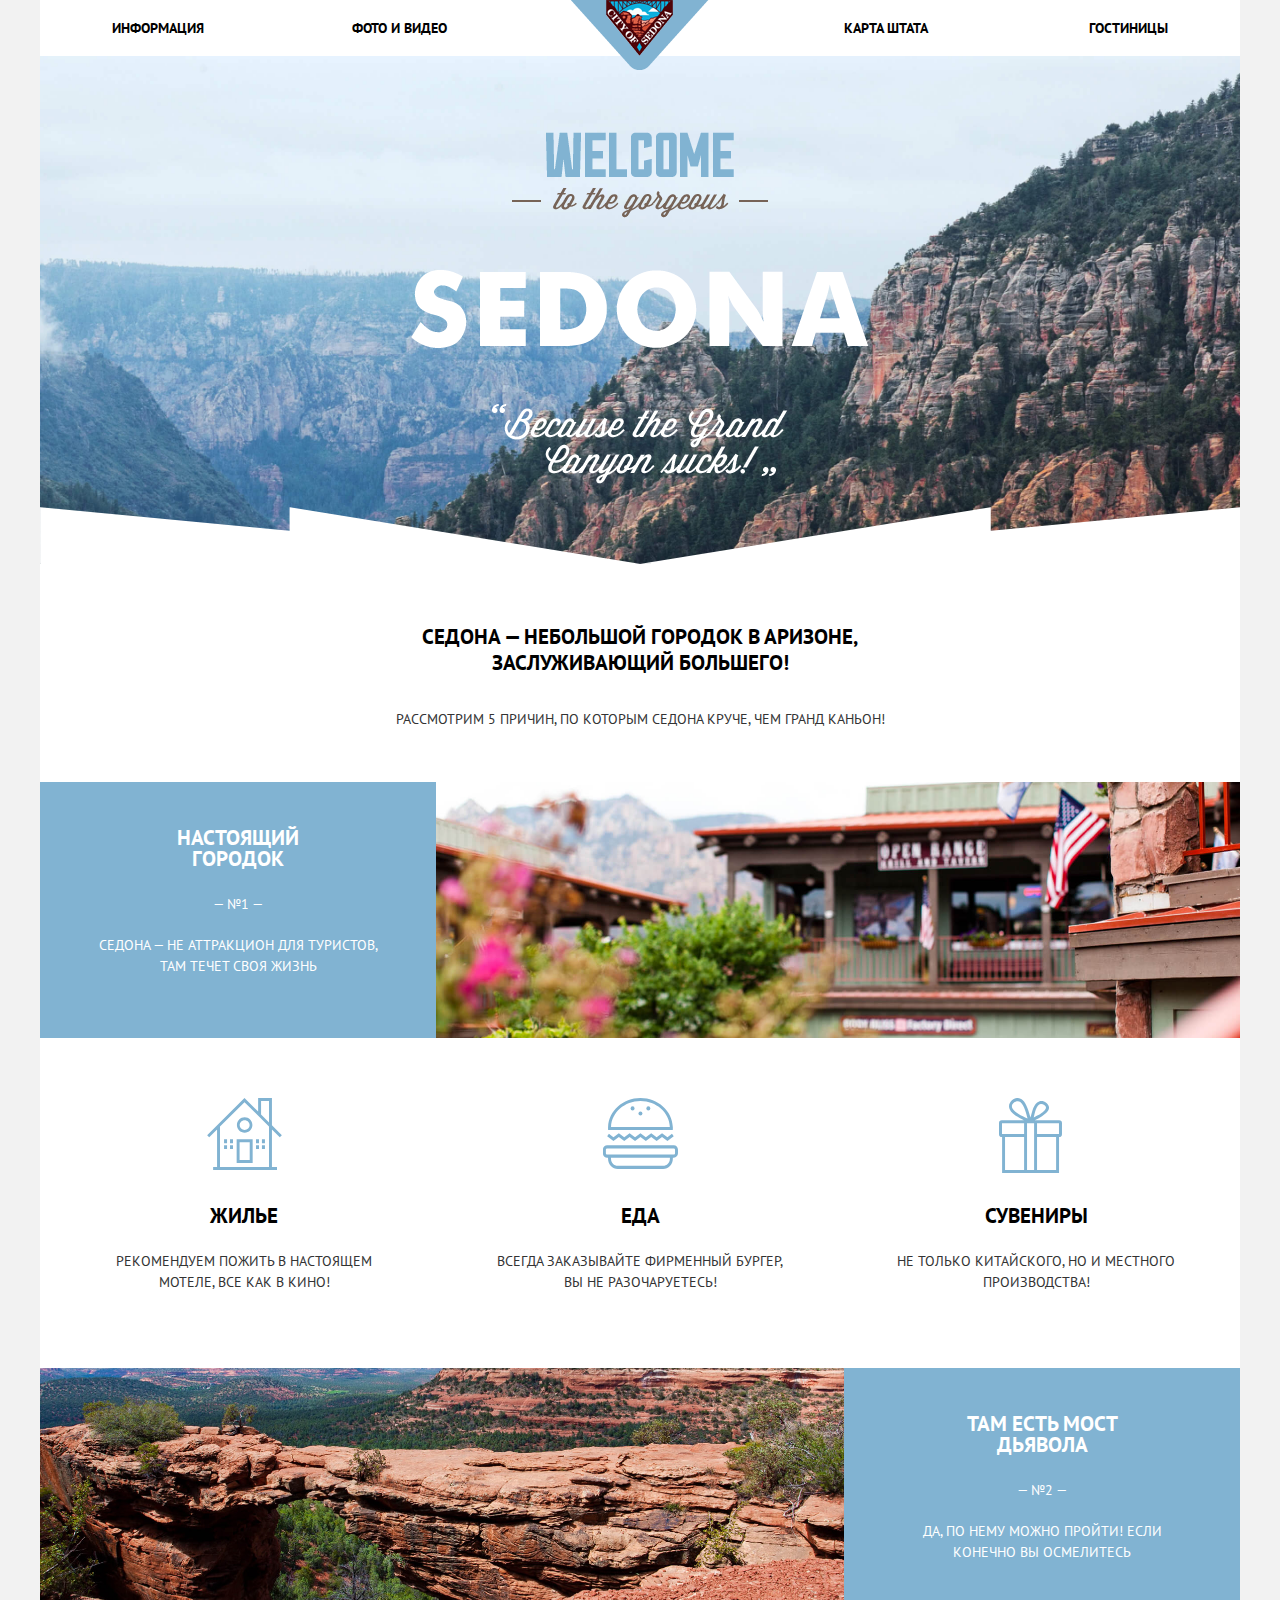
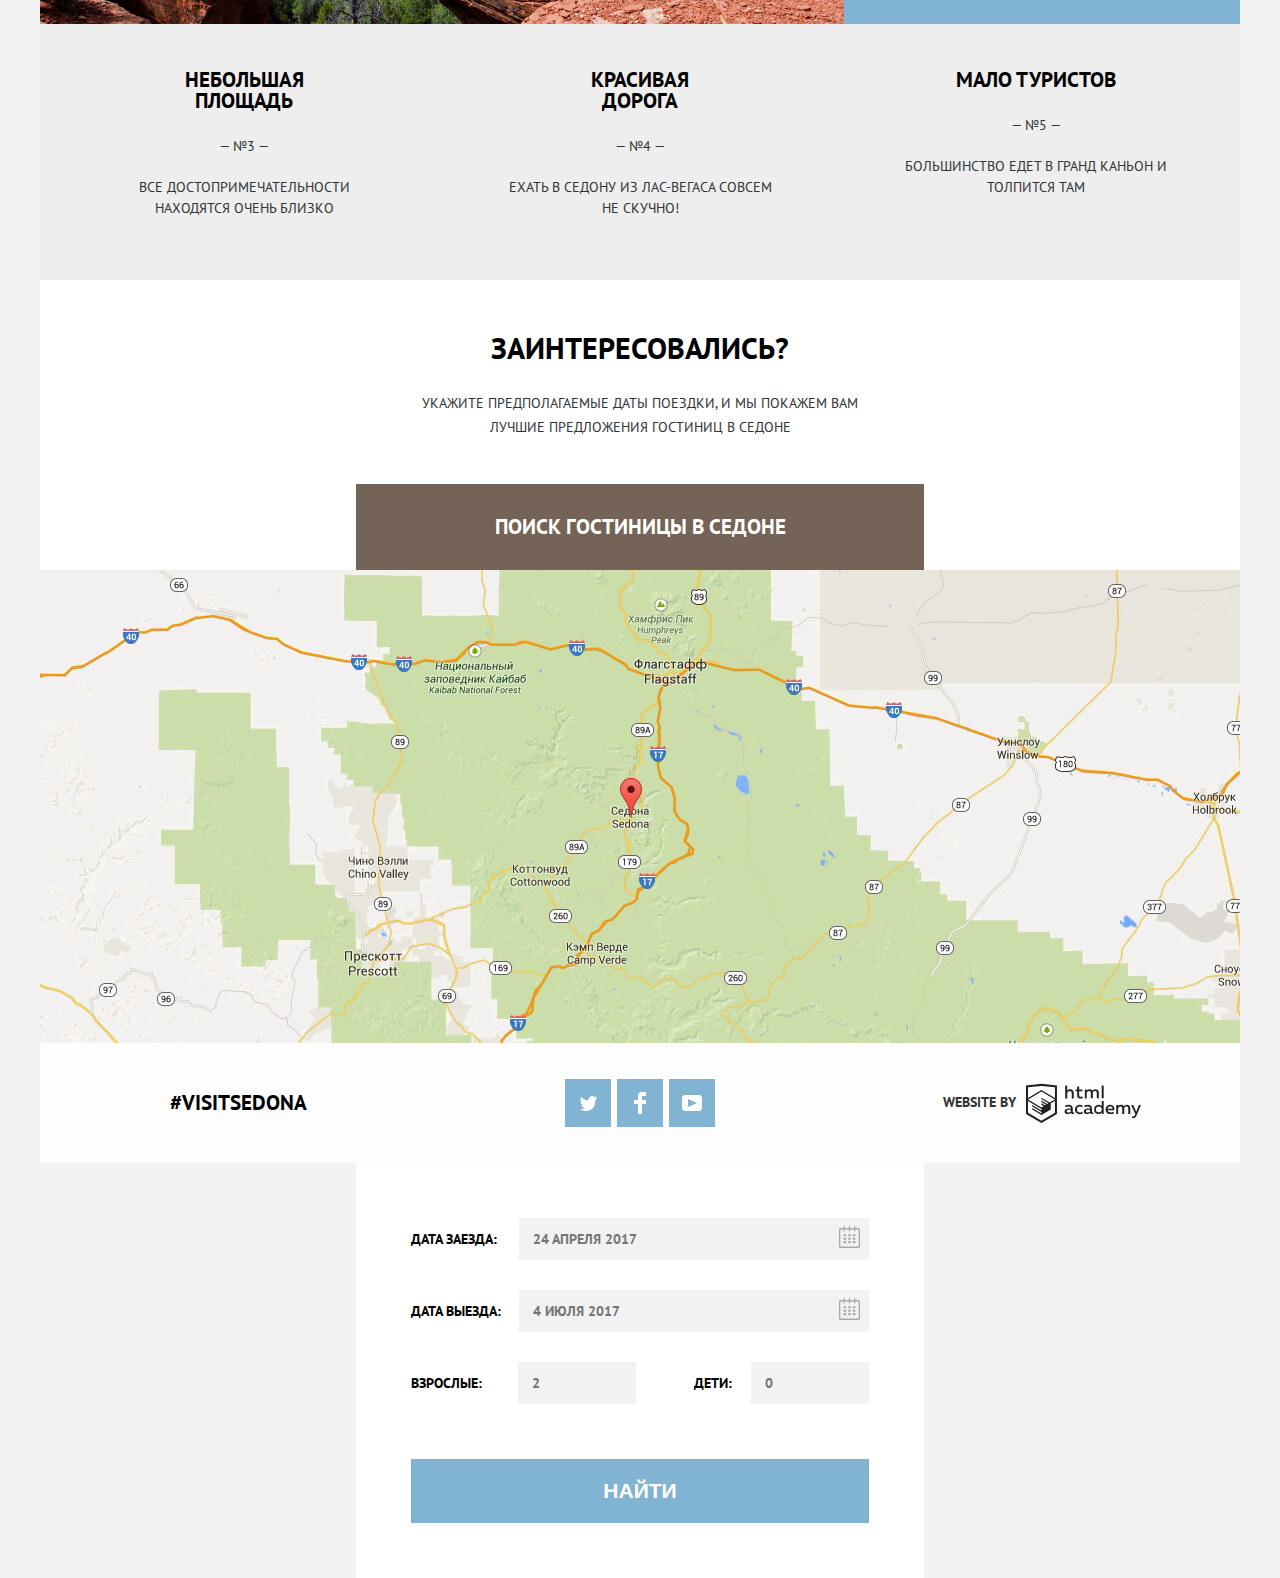
==== index.html @ 747794c0 "Поправила .visually hidden, дооформила главную, сделала форму, сделала ссылки на соцсети" ====
<!DOCTYPE html>
<html lang="ru">
  <head>
    <meta charset="utf-8">
    <title>Седона</title>
    <link href="https://fonts.googleapis.com/css?family=PT+Sans:400,700&amp;subset=cyrillic" rel="stylesheet">
    <link href="css/normalize.css" rel="stylesheet">
    <link href="css/style.css" rel="stylesheet">
  </head>
  <body>
    <header class="main-header">
      <nav class="main-nav">
        <a class="main-header-logo">
          <img src="img/index-logo.png" width="138" height="70" alt="Седона">
        </a>
        <ul class="site-nav">
          <li><a href="#">Информация</a></li>
          <li><a href="#">Фото и видео</a></li>
          <li><a href="#">Карта штата</a></li>
          <li><a href="hotels.html">Гостиницы</a></li>
        </ul>
      </nav>
    </header>
    <main class="container">
      <section class="intro">
        <h2 class="visually-hidden">Вступление</h2>
        <b>Седона — небольшой городок в Аризоне, заслуживающий большего!</b>
        <p>Рассмотрим 5 причин, по которым Седона круче, чем Гранд Каньон!</p>
      </section>
      <section class="features">
        <h2 class="visually-hidden">Преимущества Седоны</h2>
        <ul class="features-list">
          <li class="feature-item feature-item-blue">
            <h3>Настоящий городок</h3>
            <p>— №1 —</p>
            <p>Седона — не аттракцион для туристов, там течет своя жизнь</p>
          </li>
          <li class="feature-item">
            <ul class="extra-features">
              <li class="feature-item feature-item-living">
                <h3>Жилье</h3>
                <p>Рекомендуем пожить в настоящем мотеле, все как в кино!</p>
              </li>
              <li class="feature-item feature-item-food">
                <h3>Еда</h3>
                <p>Всегда заказывайте фирменный бургер, вы не разочаруетесь!</p>
              </li>
              <li class="feature-item feature-item-souvenirs">
                <h3>Сувениры</h3>
                <p>Не только китайского, но и местного производства!</p>
              </li>
            </ul>
          </li>
          <li class="feature-item feature-item-blue">
            <h3>Там есть мост Дьявола</h3>
            <p>— №2 —</p>
            <p>Да, по нему можно пройти! Если конечно вы осмелитесь</p>
          </li>
          <li class="feature-item feature-item-grey">
            <h3>Небольшая площадь</h3>
            <p>— №3 —</p>
            <p>Все достопримеча&shy;тельности находятся очень близко</p>
          </li>
          <li class="feature-item feature-item-grey">
            <h3>Красивая дорога</h3>
            <p>— №4 —</p>
            <p>Ехать в Седону из Лас-Вегаса совсем не скучно!</p>
          </li>
          <li class="feature-item feature-item-grey">
            <h3>Мало туристов</h3>
            <p>— №5 —</p>
            <p>Большинство едет в Гранд Каньон и толпится там</p>
          </li>
        </ul>
      </section>
      <section class="hotels">
        <h2>Заинтересовались?</h2>
        <p>Укажите предполагаемые даты поездки, и мы покажем вам лучшие предложения гостиниц в Седоне</p>
        <a class="hotel-search" href="#">Поиск гостиницы в Седоне</a>
      </section>
      <section class="map">
        <h2 class="visually-hidden">Карта штата</h2>
        <img src="img/map.jpg" width="1200" height="473" alt="Карта Штата">
      </section>
    </main>
    <footer class="main-footer">
      <p class="footer-hashtag">
        #visitsedona
      </p>
      <div class="footer-social">
        <ul>
          <li>
            <a class="social-button" href="#">
              <span class="visually-hidden">Твиттер</span>
              <svg xmlns="http://www.w3.org/2000/svg" xmlns:xlink="http://www.w3.org/1999/xlink" width="17" height="15" viewBox="0 0 17 15">
                <path fill="#FFF" d="M10.95.144c1.685-.496 2.984.27 3.577 1.179.673-.231 1.331-.481 2.011-.708a2.345 2.345 0 0 1-.857 1.768c.685.17 1.304-.491 1.304-.491-.169 1-1.006 1.788-1.563 2.024-.231 6.75-3.175 11.217-10.077 11.082h-.446c-.41 0-4.164-.46-4.898-1.887 2.271.196 3.893-.422 4.693-1.177-.96-.3-2.679-.477-2.979-2.95.349.106.564.228 1.19.119C1.705 8.247.374 7.53.448 5.33c.285.328 1.067.536 1.34.472C1.085 5.561-.182 2.442.894.85c1.818 1.854 3.735 3.606 7.152 3.773C8.254 2.33 9.183.793 10.95.144z"/>
              </svg>
            </a>
          </li>
          <li>
            <a class="social-button" href="#"><span class="visually-hidden">Фейсбук</span>
              <svg xmlns="http://www.w3.org/2000/svg" width="12" height="22" viewBox="0 0 12 22">
                <path fill="#FFF" d="M12 4V0H8a4 4 0 0 0-4 4v4H0v4h4v10h4V12h4V8H8V4h4z"/>
              </svg>
            </a>
          </li>
          <li>
            <a class="social-button" href="#"><span class="visually-hidden">Ютуб</span>
              <svg xmlns="http://www.w3.org/2000/svg" xmlns:xlink="http://www.w3.org/1999/xlink" width="20" height="16" viewBox="0 0 20 16">
                <path fill="#FFF" d="M17 0H3C1.35 0 0 1.35 0 3v10c0 1.65 1.35 3 3 3h14c1.65 0 3-1.35 3-3V3c0-1.65-1.35-3-3-3zM6.027 11.998V4.002L15.014 8l-8.987 3.998z"/>
              </svg>
            </a>
          </li>
        </ul>
      </div>
      <p class="footer-copyright">
        <b>Website by</b>
        <a href="https://htmlacademy.ru/intensive/htmlcss">
          <svg class="logo-htmlacademy" id="Layer_1" data-name="Layer 1" xmlns="http://www.w3.org/2000/svg" viewBox="0 0 108.08 36.85"><title>logo-htmlacademy-small1</title><path d="M44.61,26.88a2,2,0,0,0,.55-0.1v1.33a3.25,3.25,0,0,1-1.18.21,1.67,1.67,0,0,1-1.67-1,4.84,4.84,0,0,1-3.14,1.08c-1.51,0-2.91-.83-2.91-2.55,0-2.13,2-2.79,3.71-2.79a11.08,11.08,0,0,1,2.17.25v-0.3c0-1-.76-1.77-2.19-1.77a7.42,7.42,0,0,0-3,.64v-1.7a10.21,10.21,0,0,1,3.19-.55c2.36,0,3.81,1.12,3.81,3.65v3a0.54,0.54,0,0,0,.49.59h0.17Zm-6.44-1.13A1.35,1.35,0,0,0,39.63,27h0.11a3.39,3.39,0,0,0,2.41-1V24.58a9.72,9.72,0,0,0-1.81-.21c-1,0-2.16.33-2.16,1.38h0Zm12.36-6.11a5,5,0,0,1,2.57.64V22a4.08,4.08,0,0,0-2.3-.7,2.75,2.75,0,1,0,0,5.49,5,5,0,0,0,2.43-.64v1.71a6.27,6.27,0,0,1-2.76.57A4.21,4.21,0,0,1,46,24.51q0-.21,0-0.41a4.32,4.32,0,0,1,4.18-4.46h0.38Zm12.17,7.24a2,2,0,0,0,.55-0.1v1.33a3.25,3.25,0,0,1-1.18.21,1.67,1.67,0,0,1-1.67-1,4.84,4.84,0,0,1-3.14,1.08c-1.51,0-2.91-.83-2.91-2.55,0-2.13,2-2.79,3.71-2.79a11.08,11.08,0,0,1,2.17.25v-0.3c0-1-.76-1.77-2.19-1.77a7.42,7.42,0,0,0-3,.64v-1.7a10.21,10.21,0,0,1,3.19-.55c2.36,0,3.81,1.12,3.81,3.65v3a0.54,0.54,0,0,0,.49.59h0.17Zm-6.44-1.13A1.35,1.35,0,0,0,57.73,27h0.11a3.39,3.39,0,0,0,2.41-1V24.58a9.72,9.72,0,0,0-1.81-.21c-1.06,0-2.16.33-2.16,1.38h0ZM73,16V28.2H71.35V26.88a3.88,3.88,0,0,1-3.19,1.54,4.4,4.4,0,0,1,0-8.78,3.81,3.81,0,0,1,3,1.3V16H73Zm-4.53,5.22a2.76,2.76,0,1,0,0,5.52A2.86,2.86,0,0,0,71.15,25V23A2.91,2.91,0,0,0,68.49,21.27ZM79,19.64c3.31,0,4.46,2.68,3.92,5.09H76.7c0.21,1.5,1.67,2.11,3.19,2.11a6.11,6.11,0,0,0,2.64-.59v1.6a7.14,7.14,0,0,1-3,.57C77,28.42,74.78,27,74.78,24a4.18,4.18,0,0,1,4-4.39H79Zm0.09,1.54a2.28,2.28,0,0,0-2.44,2.1v0.06H81.3A2,2,0,0,0,79.13,21.18Zm5.73,7V19.87h1.65v1a3.81,3.81,0,0,1,2.78-1.27A2.86,2.86,0,0,1,91.89,21a4.12,4.12,0,0,1,2.91-1.33A3.06,3.06,0,0,1,98,23V28.2h-1.9V23.05a1.59,1.59,0,0,0-1.42-1.75H94.42a2.8,2.8,0,0,0-2.07,1.12V28.2h-1.9V23.05A1.59,1.59,0,0,0,89,21.31H88.8a3,3,0,0,0-2.21,1.29v5.63H84.86Zm21.31-8.33h1.9l-3.91,9.46c-0.9,2.17-2.09,2.86-3.35,2.86a4.76,4.76,0,0,1-1.1-.14V30.46a2.86,2.86,0,0,0,.85.12c0.9,0,1.58-.64,2.07-1.9l0.17-.42-4-8.4h2l2.86,6.29ZM38.73,1.46V6.22a3.81,3.81,0,0,1,2.7-1.14,3.25,3.25,0,0,1,3.44,3.4v5.15H43V8.72a1.81,1.81,0,0,0-1.61-2h-0.3a2.93,2.93,0,0,0-2.32,1.39v5.52h-1.9V1.46h1.9ZM49.94,2.31v3h3V6.91h-3v3.81c0,1.1.5,1.46,1.58,1.46a4.49,4.49,0,0,0,1.69-.33v1.6A6.8,6.8,0,0,1,51,13.8a2.55,2.55,0,0,1-2.86-2.74V6.89H46.58V5.26h1.5V2.74Zm5.4,11.31V5.28H57v1A3.81,3.81,0,0,1,59.77,5a2.86,2.86,0,0,1,2.6,1.33A4.12,4.12,0,0,1,65.28,5,3.06,3.06,0,0,1,68.44,8.4v5.21h-1.9V8.46a1.59,1.59,0,0,0-1.42-1.75H64.89a2.8,2.8,0,0,0-2.07,1.12v5.78h-1.9V8.46A1.59,1.59,0,0,0,59.5,6.71H59.27A3,3,0,0,0,57.06,8v5.63H55.34ZM71.17,1.45H73V13.6H71.17V1.45ZM14.71,0H14.55L0,1.54V28.21l14.55,8.66,14.55-8.66V1.54Zm12.5,27.1L14.55,34.64,1.9,27.12V16.18l12.59,7.5V25L5.86,19.9v1.31l8.68,5.21v1.39L5.87,22.65V24l8.68,5.21,8.75-5.24V18.31L27.2,16V27.12Zm0-12.53-3.48,2-1.6,1L14.51,13v1.31L21,18.23H21l-0.14.09-1,.54-5.37-3.2V17l4.24,2.52-1,.67-3.2-1.9v1.31l2.1,1.24L14.5,22.1,2,14.65,14.51,7.11Zm0-1.32L14.49,5.76,1.91,13.25v-10L14.56,1.92,27.21,3.25v10h0Z" transform="translate(0 -0.02)"/></svg>
        </a>
      </p>
    </footer>
    <section class="modal-search">
      <h2 class="visually-hidden">Поиск гостиницы</h2>
      <form class="login-form" action="https://echo.htmlacademy.ru" method="post">
        <p>
          <label for="date-in">Дата заезда:</label>
          <input class="date-in" id="date-in" type="text" name="date-in" placeholder="24 апреля 2017">
          <button class="calendar" type="button">
            <span class="visually-hidden">Календарь</span>
            <svg xmlns="http://www.w3.org/2000/svg" width="21" height="22" viewBox="0 0 21 22">
              <path d="M19.251 2.025h-2.845V.648c0-.381-.294-.689-.656-.689-.363 0-.656.308-.656.689v1.377h-3.938V.648c0-.381-.294-.689-.655-.689-.363 0-.657.308-.657.689v1.377H5.906V.648c0-.381-.294-.689-.656-.689-.363 0-.657.308-.657.689v1.377H1.75C.784 2.025 0 2.847 0 3.862v16.302C0 21.179.784 22 1.75 22h17.501c.966 0 1.749-.821 1.749-1.836V3.862c0-1.015-.783-1.837-1.749-1.837zm.437 18.139a.448.448 0 0 1-.437.459H1.75a.45.45 0 0 1-.438-.459V3.862a.45.45 0 0 1 .438-.459h2.844v1.378c0 .381.294.689.657.689.362 0 .656-.308.656-.689V3.403h3.938v1.378c0 .381.294.689.657.689.361 0 .655-.308.655-.689V3.403h3.938v1.378c0 .381.293.689.656.689.362 0 .656-.308.656-.689V3.403h2.845c.241 0 .437.206.437.459v16.302z"/><path d="M4.594 8.225h2.625v2.066H4.594zM4.594 11.668h2.625v2.067H4.594zM4.594 15.112h2.625v2.066H4.594zM9.188 15.112h2.625v2.066H9.188zM9.188 11.668h2.625v2.067H9.188zM9.188 8.225h2.625v2.066H9.188zM13.781 15.112h2.625v2.066h-2.625zM13.781 11.668h2.625v2.067h-2.625zM13.781 8.225h2.625v2.066h-2.625z"/>
            </svg>
          </button>
        </input>
        </p>
        <p>
          <label for="date-out">Дата выезда:</label>
          <input class="date-out" id="date-out" type="text" name="date-out" placeholder="4 июля 2017">
          <button class="calendar" type="button">
            <span class="visually-hidden">Календарь</span>
            <svg xmlns="http://www.w3.org/2000/svg" width="21" height="22" viewBox="0 0 21 22">
              <path d="M19.251 2.025h-2.845V.648c0-.381-.294-.689-.656-.689-.363 0-.656.308-.656.689v1.377h-3.938V.648c0-.381-.294-.689-.655-.689-.363 0-.657.308-.657.689v1.377H5.906V.648c0-.381-.294-.689-.656-.689-.363 0-.657.308-.657.689v1.377H1.75C.784 2.025 0 2.847 0 3.862v16.302C0 21.179.784 22 1.75 22h17.501c.966 0 1.749-.821 1.749-1.836V3.862c0-1.015-.783-1.837-1.749-1.837zm.437 18.139a.448.448 0 0 1-.437.459H1.75a.45.45 0 0 1-.438-.459V3.862a.45.45 0 0 1 .438-.459h2.844v1.378c0 .381.294.689.657.689.362 0 .656-.308.656-.689V3.403h3.938v1.378c0 .381.294.689.657.689.361 0 .655-.308.655-.689V3.403h3.938v1.378c0 .381.293.689.656.689.362 0 .656-.308.656-.689V3.403h2.845c.241 0 .437.206.437.459v16.302z"/><path d="M4.594 8.225h2.625v2.066H4.594zM4.594 11.668h2.625v2.067H4.594zM4.594 15.112h2.625v2.066H4.594zM9.188 15.112h2.625v2.066H9.188zM9.188 11.668h2.625v2.067H9.188zM9.188 8.225h2.625v2.066H9.188zM13.781 15.112h2.625v2.066h-2.625zM13.781 11.668h2.625v2.067h-2.625zM13.781 8.225h2.625v2.066h-2.625z"/>
            </svg>
          </button>
        </p>
        <div class="half-width">
          <p>
            <label for="adult-number">Взрослые:</label>
            <input class="adult-number" id="adult-number" type="number" name="adult" placeholder="2">
          </p>
          <p>
            <label for="children-number">Дети:</label>
            <input class="children-number" id="children-number" type="number" name="children" placeholder="0">
          </p>
        </div>
        <button type="submit" class="modal-button">Найти</button>
      </form>
    </section>
  </body>
</html>
---- css/style.css ----
body {
  margin: 0;
  padding: 0;

  font-family: "PT Sans", "Arial", sans-serif;
  font-size: 14px;
  line-height: 21px;
  font-style: normal;
  font-weight: 400;
  color: #333333;
  text-transform: uppercase;

  background-color: #f2f2f2;
}

.visually-hidden:not(:focus):not(:active),
input[type="checkbox"].visually-hidden,
input[type="radio"].visually-hidden {
  position: absolute;

  width: 1px;
  height: 1px;
  margin: -1px;
  border: 0;
  padding: 0;

  white-space: nowrap;

  clip-path: inset(100%);
  clip: rect(0 0 0 0);
  overflow: hidden;
}

a {
  text-decoration: none;
}

img {
  max-width: 100%;
  height: auto;
}

header {
  min-width: 768px;
  max-width: 1200px;
  margin: 0 auto;
}

.main-nav {
  position: relative;
  min-height: 56px;

  line-height: 26px;
  font-weight: 700;
  color: #000000;

  background-color: #ffffff;
}

.main-header-logo {
  display: block;
  position: absolute;
  top: 0;
  left: calc(50% - 69px);
}

.site-nav {
  display: flex;
  justify-content: space-between;
  align-items: center;
  min-height: 56px;
  margin-top: 0;
  margin-bottom: 0;
  padding: 0 0;

  list-style: none;
}

.site-nav li {
  width: 20%;
}

.site-nav li:first-of-type {
  margin-left: 6%;
  margin-right: 0;
}

.site-nav li:nth-of-type(3){
  margin-left: 8%;
  margin-right: 0;

  text-align: right;
}

.site-nav li:last-of-type {
  margin-left: 0;
  margin-right: 6%;

  text-align: right;
}

.site-nav a,
.site-nav a:visited {
  color: #000000;
}

.site-nav a:hover,
.site-nav a:focus {
  color: #81b3d2;
}

.site-nav a:active {
  color: rgba(0, 0, 0, 0.3);
}

a.site-nav-current,
a.site-nav-current:hover,
a.site-nav-current:active {
  color: #766357;
}

.intro {
  text-align: center;
  padding-bottom: 50px;

  background-color: #ffffff;
}

.intro b {
  display: block;
  margin: 0 auto;
  margin-bottom: 30px;
  padding: 0 0;
  width: 450px;

  font-size: 21px;
  line-height: 26px;
  font-weight: 700;
  color: #000000;
}

.intro p {
  margin: 0 auto;
  padding: 0 0;
  line-height: 26px;
}

.intro::before {
  content: "";
  display: block;
  min-width: 768px;
  max-width: 1200px;
  height: 508px;
  margin-bottom: 60px;

  background-color: #81b3d2;
  background-image: url("../img/intro-text.png"),
                    url("../img/intro-shape.png"),
                    url("../img/intro-bg.jpg");
  background-size: auto auto,
                   contain,
                   cover;
  background-position: 50% 76px,
                       50% 100%,
                       50% 0;
  background-repeat: no-repeat,
                     no-repeat,
                     no-repeat;
}

.features-list {
  display: flex;
  justify-content: center;
  flex-wrap: wrap;
  min-width: 768px;
  max-width: 1200px;
  margin: 0 auto;
  padding: 0 0;

  list-style: none;
  background-color: #eeeeee;
}

.extra-features {
  display: flex;
  justify-content: center;
  min-width: 768px;
  max-width: 1200px;
  margin: 0 auto;
  padding: 0 0;

  list-style: none;
  background-color: #ffffff;
}

.features-list::before {
  content: "";
  display: block;
  width: 67%;
  min-height: 256px;

  background-image: url("../img/item-1.jpg");
  background-size: cover;
  background-repeat: no-repeat;
  background-position: 50% 50%;
}

.features-list::after {
  content: "";
  display: block;
  order: 1;
  width: 67%;
  min-height: 256px;

  background-image: url("../img/item-2.jpg");
  background-size: cover;
  background-repeat: no-repeat;
  background-position: 50% 50%;
}

.feature-item {
  width: 33%;
  min-height: 256px;

  text-align: center;
}

.feature-item:first-child {
  order: -1;
}

.feature-item:nth-child(2) {
  width: 100%;
}

.feature-item:nth-child(3) {
  order: 2;
}

.feature-item:nth-child(4) {
  order: 3;
}

.feature-item:nth-child(5) {
  order: 4;
}

.feature-item:nth-child(6) {
  order: 5;
}

.feature-item h3 {
  margin: 45px auto 25px;
  padding: 0 0;
  max-width: 160px;

  font-style: normal;
  font-weight: bold;
  font-size: 21px;
  line-height: 21px;
  color: #000000;
}

.feature-item-blue,
.feature-item-blue h3 {
  color: #ffffff;
}

.feature-item p {
  margin: 0 auto;
  margin-bottom: 20px;
  padding: 0 0;
  max-width: 305px;
}

.feature-item-grey p {
  max-width: 270px;
}

.feature-item-blue {
  background-color: #81b3d2;
}

.feature-item-grey {
  background-color: #eeeeee;
}

.extra-features .feature-item {
  width: 33%;
  min-height: 330px;

  background-color: #ffffff;
}

.extra-features .feature-item h3 {
  margin-top: 0;
}

.feature-item-living::before {
  content: "";
  display: block;
  margin: 60px auto 32px;
  width: 75px;
  height: 75px;

  background-image: url("../img/icon-1.svg");
  background-size: contain;
  background-repeat: no-repeat;
}

.feature-item-food::before {
  content: "";
  display: block;
  margin: 60px auto 32px;
  width: 75px;
  height: 75px;

  background-image: url("../img/icon-3.svg");
  background-size: contain;
  background-repeat: no-repeat;
}

.feature-item-souvenirs::before {
  content: "";
  display: block;
  margin: 60px auto 32px;
  width: 75px;
  height: 75px;

  background-image: url("../img/icon-2.svg");
  background-size: contain;
  background-repeat: no-repeat;
}

.hotels {
  margin: 0 0;
  padding: 0 0;
  padding-top: 50px;

  text-align: center;

  background-color: #ffffff;
}

.hotels h2 {
  margin: 0 0;
  padding: 0 0;

  font-size: 30px;
  line-height: 36px;
  font-weight: 700;
  color: #000000;
}

.hotels p {
  margin: 25px auto 45px;
  padding: 0 0;
  width: 440px;

  line-height: 24px;
}

a.hotel-search {
  display: block;
  width: 568px;
  min-height: 20px;
  margin: 0 auto;
  padding: 30px 0;
  vertical-align: middle;

  font-size: 21px;
  line-height: 26px;
  font-weight: 700;
  color: #ffffff;

  background-color: #766357;
}

a.hotel-search:hover,
a.hotel-search:focus {
  background-color: #604e43;
}

a.hotel-search:active {
  color: rgba(255, 255, 255, 0.3);

  background-color: #503e33;
}

.map {
  position: relative;
  margin: 0 0;
  padding: 0 0;
  min-width: 768px;
  max-width: 1200px;
  min-height: 473px;
  text-align: center;
}

.map img {
  display: block;
  position: absolute;
  min-width: 768px;
  max-width: 1200px;
  left: 50%;
  margin-left: -600px;
  overflow: hidden;
}

.container {
  margin: 0 auto;
  min-width: 768px;
  max-width: 1200px;
}

.filter {
  display: flex;
  justify-content: left;
  padding: 29px 6% 0;

  color: #ffffff;

  background-color: #81b3d2;
  background-image: url("../img/filter-bg.jpg");
  background-size: cover;
  background-position: 50% 50%;
  background-repeat: no-repeat;
}

.filter fieldset {
  padding: 0 0;
  border: none;
}

.filter fieldset:first-of-type {
  width: 160px;
}

.filter fieldset:nth-of-type(2) {
  width: 160px;
  margin-left: 10%;
}

.filter fieldset:last-of-type {
  margin-left: auto;
  width: 28%;
}

.filter ul {
  list-style: none;
}

.filter legend {
  font-size: 16px;
  line-height: 21px;
  font-weight: 700;
}

.filter-input:hover, {
  color: #ffffff;
}

.filter-input:disabled {
  color: #6a6a6a;
}

.prices {
  min-width: 218px;
  border: 2px solid #ffffff;
  border-radius: 2px;
}

.prices input {
  color: #ffffff;

  background: none;
  border: none;
}

.filter-button {
  font-size: 14px;
  line-height: 21px;
  color: #ffffff;
  text-decoration: none;
  text-transform: uppercase;

  background: none;
  border: 2px solid #ffffff;
  border-radius: 2px;
}

.filter-button:hover,
.filter-button:focus {
  color: #000000;
  background: #ffffff;
}

.sorting {
  display: flex;
  align-items: baseline;
  margin: 0 0;
  padding: 33px 6%;

  color: #000000;
  border-bottom: 1px solid #e5e5e5;

  background-color: #ffffff;
}

.sorting h3 {
  margin: 0 0;
  padding: 0 0;
  min-width: 150px;

  font-size: 21px;
  line-height: 26px;
  font-weight: 700;
}

.sorting p {
  display: flex;
  margin: 0 0;
  margin-left: 15px;
  padding: 0 0;

  font-size: 12px;
  line-height: 18px;
}

.sorting a {
  margin-right: 32px;

  color: rgba(0, 0, 0, 0.3);
  border-bottom: 1px dotted #81b3d2;
}

.sorting a:first-of-type {
  margin-left: 40px;
}

.sorting a:hover,
.sorting a:focus {
  color: #81b3d2;
  border-bottom: 1px dotted #81b3d2;
}

.sorting a:active {
  color: #000000;
  border-bottom: none;
}

a.sorting-active {
  color: #81b3d2;
  border-bottom: none;
}

.catalog-list {
  display: flex;
  flex-direction: column;
  padding: 0 0;
  margin: 0 0;

  list-style: none;

  background-color: #ffffff;
}

.catalog-item {
  margin: 0 0;
  padding: 0 6% 0;
  width: 100%;

  border-bottom: 1px solid #e5e5e5;
}

.catalog-item h3 {
  margin: 0 0;
  padding: 0 0;

  font-size: 21px;
  line-height: 26px;
  font-weight: 700;
}

.catalog-item a {
  color: #000000;
}

.catalog-item a:hover,
.catalog-item a:focus {
  color: #81b3d2;
}

.catalog-item a:active {
  color: rgba(0, 0, 0, 0.3);
}

.catalog-item .button {
  color: #ffffff;
  font-weight: 700;
}

.catalog-item .button:visited {
  color: #ffffff;
}

.catalog-item .button:active {
  color: rgba(255, 255, 255, 0.3);
}

.button-more {
  background-color: #81b3d2;
}

.button-more:hover {
  background-color: #669ec0;
}

.button-book {
  background-color: #766357;
}

.button-book:hover {
  background-color: #604e43;
}

.catalog-item-rating {
  color: #666666;

  background-color: #f2f2f2;
}

footer {
  display: flex;
  justify-content: space-between;
  align-items: center;
  min-height: 120px;
  min-width: 768px;
  max-width: 1200px;
  margin: 0 auto;
  padding: 0 0;

  background-color: rgba(254, 254, 254, 0.9);
}

.footer-hashtag {
  width: 33%;
  text-align: center;
  margin: 0 0;

  font-size: 21px;
  line-height: 26px;
  font-weight: 700;
  color: #000000;
}

.footer-social {
  width: 33%;
  text-align: center;
  margin: 0 0;
}

.footer-social ul {
  display: flex;
  flex-wrap: wrap;
  justify-content: center;
  padding: 0 0;
  margin: 0 0;

  font-size: 0;
  list-style: none;
}

.footer-social li{
  margin-right: 6px;
}

.footer-social li:last-of-type {
  margin-right: 0;
}

.social-button {
  display: flex;
  align-items: center;
  justify-content: center;
  width: 46px;
  height: 48px;

  background-color: #81b3d2;
}

.social-button:hover,
.social-button:focus {
  background-color:  #669ec0;
}

.social-button:active {
  background-color: #5496bd;
}

.social-button:active path {
  opacity: 0.3;
}

.footer-copyright {
  width: 33%;
  text-align: center;
  margin: 0 0;
}

.logo-htmlacademy {
  width: 115px;
  height: 41px;
  margin-left: 6px;
  vertical-align: middle;

  fill: #231f20;
}

.logo-htmlacademy:hover {
  fill: #81b3d2;
}

.logo-htmlacademy:active {
  fill: #bdbbbc;
  opacity: 0.3;
}

.modal-search {
  margin: 0 auto;
  padding: 55px 0;
  width: 568px;
  min-height: 285px;

  line-height: 26px;
  font-weight: 700;
  color: #000000;

  background-color: #ffffff;
}

.login-form {
  display: flex;
  flex-direction: column;
  flex-wrap: wrap;
  justify-content: center;
  margin: 0 0;
  padding: 0 55px;
}

.login-form p {
  position: relative;
  display: flex;
  flex-direction: row;
  flex-wrap: wrap;
  justify-content: space-between;
  align-items: center;
  width: 458px;
  margin: 0 0;
  margin-bottom: 30px;
  padding: 0 0;
}

.login-form .half-width {
  display: flex;
  flex-direction: row;
  flex-wrap: wrap;
  justify-content: space-between;
  width: 458px;
  margin: 0 0;
  padding: 0 0;
}

.login-form .half-width p {
  max-width: 225px;
  margin-bottom: 0;
}

.login-form .half-width p:last-child {
  max-width: 175px;
  padding-left: 50px;
}

.login-form input[type="text"] {
  width: 334px;
}

.login-form input[type="number"] {
  width: 102px;
}

.login-form input[type="text"],
.login-form input[type="number"] {
  padding-top: 6px;
  padding-bottom: 6px;
  padding-left: 12px;
  padding-right: 0;

  font: inherit;
  color: #000000;
  text-transform: uppercase;

  background-color: #f2f2f2;
  border: 2px solid #f2f2f2;
}

.login-form input:hover {
  background-color: #ebebeb;
  border-color: #ebebeb;
}

.login-form input:focus {
  background-color: #ffffff;
  border-color: #e5e5e5;
}

.calendar {
  position: absolute;
  right: 9px;
  top: 8px;
  width: 21px;
  height: 22px;
  margin: 0 0;
  padding: 0 0;

  background: none;
  border: none;
}

.calendar svg {
  fill: #a9a9a9;
}

.calendar svg:hover,
.calendar svg:focus {
  fill: #000000;
}

.calendar svg:active {
  fill: #81b3d2;
}

.modal-button {
  width: 458px;
  margin: 0 0;
  margin-top: 55px;
  padding: 19px 0;

  font-size: 21px;
  line-height: 26px;
  font-weight: 700;
  color: #ffffff;
  text-decoration: none;
  text-transform: uppercase;

  background-color: #81b3d2;
  border: none;
}

.modal-button:hover,
.modal-button:focus {
  background-color: #669ec0;
}

.modal-button:active {
  color: rgba(255, 255, 255, 0.3);

  background-color: #5496bd;
}
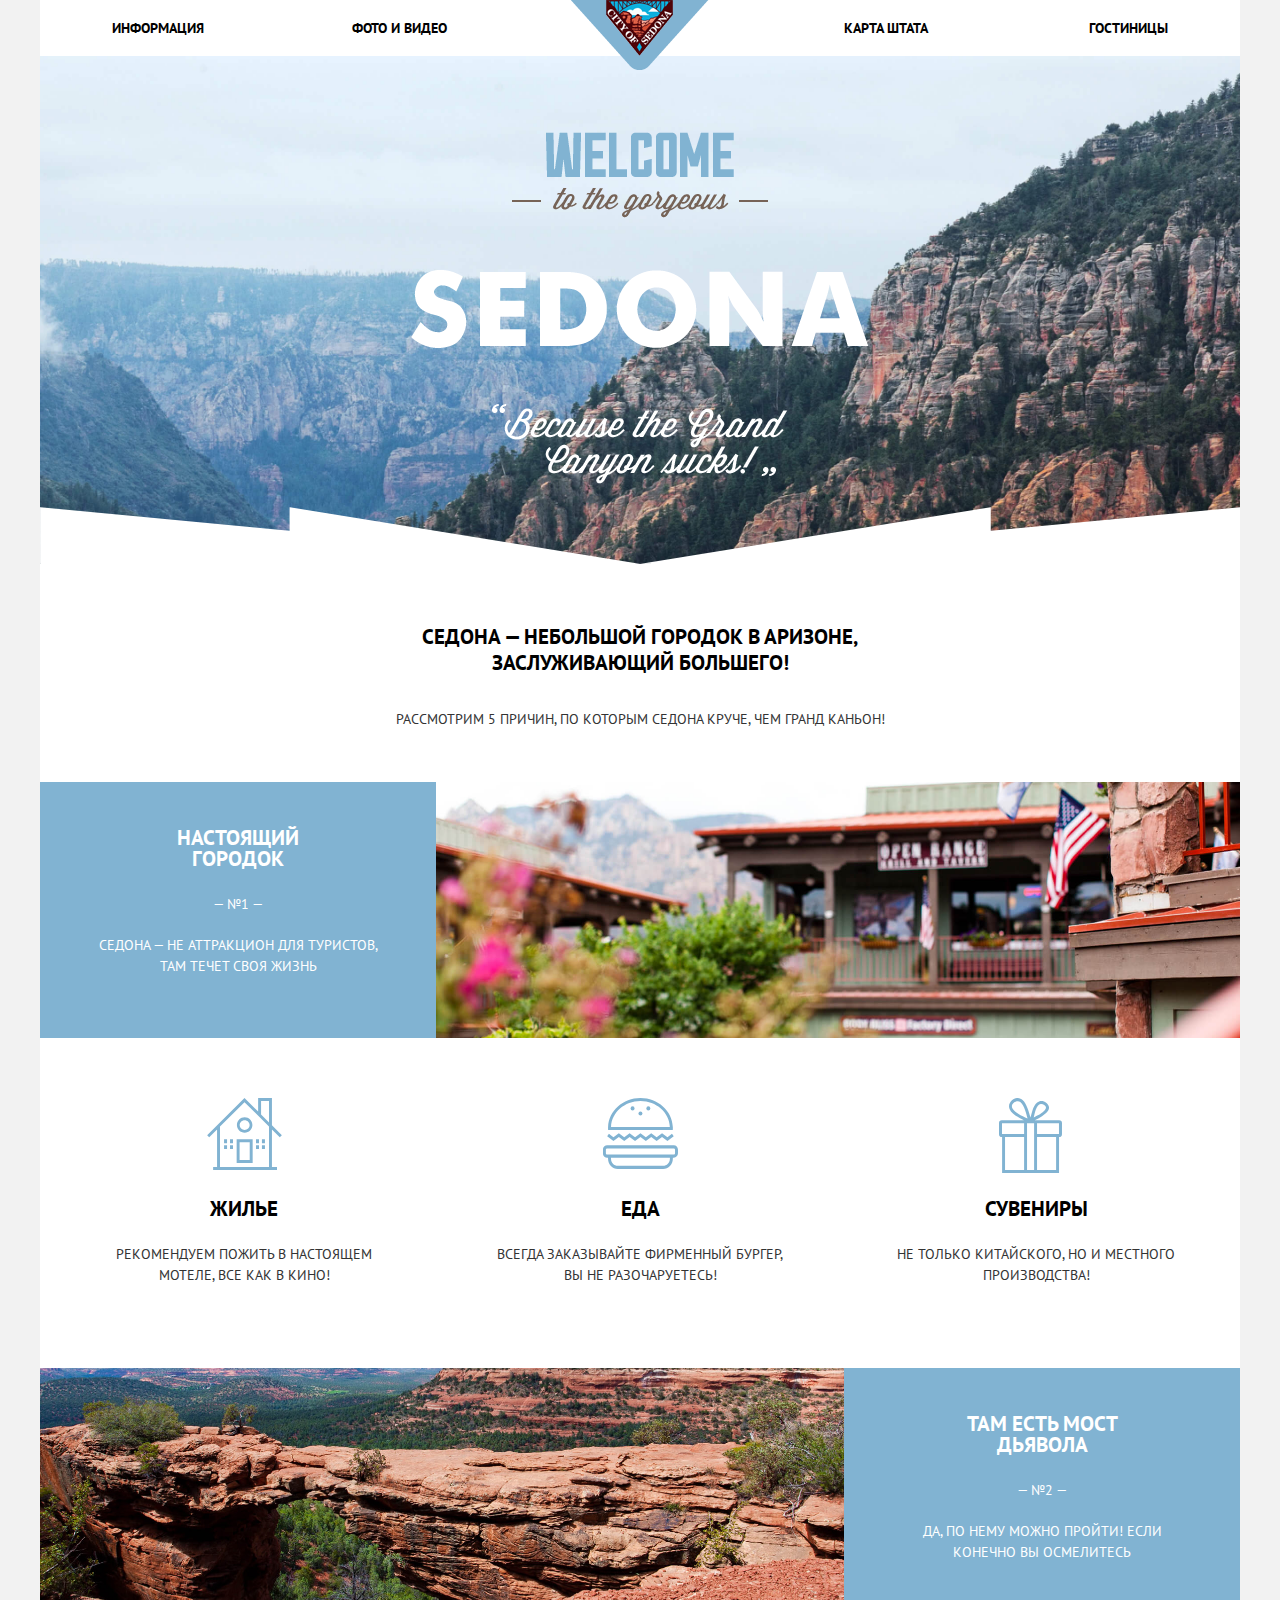
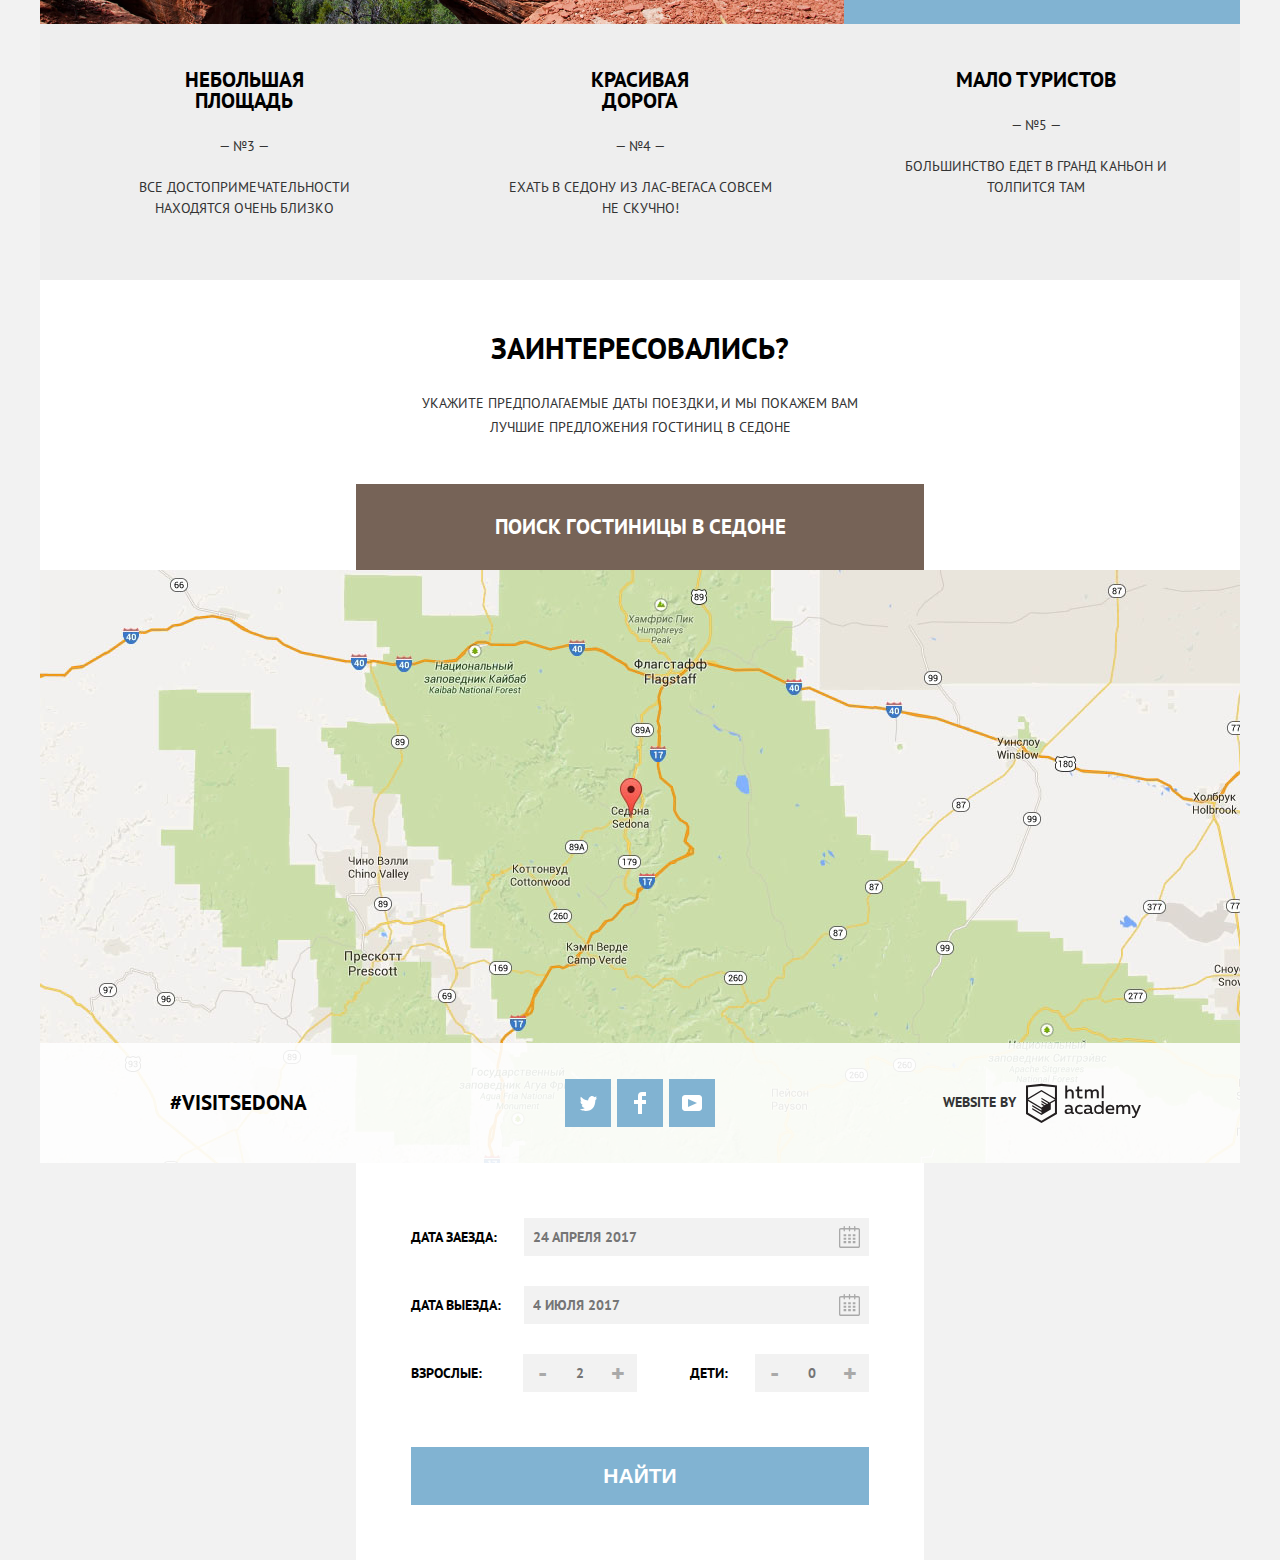
==== commit c74dabb8: "Доделала окно формы, сделала верстку страницы гостиниц" ====
--- a/index.html
+++ b/index.html
@@ -80,46 +80,48 @@
       </section>
       <section class="map">
         <h2 class="visually-hidden">Карта штата</h2>
-        <img src="img/map.jpg" width="1200" height="473" alt="Карта Штата">
+        <img src="img/map.jpg" width="1200" height="593" alt="Карта Штата">
       </section>
     </main>
-    <footer class="main-footer">
-      <p class="footer-hashtag">
-        #visitsedona
-      </p>
-      <div class="footer-social">
-        <ul>
-          <li>
-            <a class="social-button" href="#">
-              <span class="visually-hidden">Твиттер</span>
-              <svg xmlns="http://www.w3.org/2000/svg" xmlns:xlink="http://www.w3.org/1999/xlink" width="17" height="15" viewBox="0 0 17 15">
-                <path fill="#FFF" d="M10.95.144c1.685-.496 2.984.27 3.577 1.179.673-.231 1.331-.481 2.011-.708a2.345 2.345 0 0 1-.857 1.768c.685.17 1.304-.491 1.304-.491-.169 1-1.006 1.788-1.563 2.024-.231 6.75-3.175 11.217-10.077 11.082h-.446c-.41 0-4.164-.46-4.898-1.887 2.271.196 3.893-.422 4.693-1.177-.96-.3-2.679-.477-2.979-2.95.349.106.564.228 1.19.119C1.705 8.247.374 7.53.448 5.33c.285.328 1.067.536 1.34.472C1.085 5.561-.182 2.442.894.85c1.818 1.854 3.735 3.606 7.152 3.773C8.254 2.33 9.183.793 10.95.144z"/>
-              </svg>
-            </a>
-          </li>
-          <li>
-            <a class="social-button" href="#"><span class="visually-hidden">Фейсбук</span>
-              <svg xmlns="http://www.w3.org/2000/svg" width="12" height="22" viewBox="0 0 12 22">
-                <path fill="#FFF" d="M12 4V0H8a4 4 0 0 0-4 4v4H0v4h4v10h4V12h4V8H8V4h4z"/>
-              </svg>
-            </a>
-          </li>
-          <li>
-            <a class="social-button" href="#"><span class="visually-hidden">Ютуб</span>
-              <svg xmlns="http://www.w3.org/2000/svg" xmlns:xlink="http://www.w3.org/1999/xlink" width="20" height="16" viewBox="0 0 20 16">
-                <path fill="#FFF" d="M17 0H3C1.35 0 0 1.35 0 3v10c0 1.65 1.35 3 3 3h14c1.65 0 3-1.35 3-3V3c0-1.65-1.35-3-3-3zM6.027 11.998V4.002L15.014 8l-8.987 3.998z"/>
-              </svg>
-            </a>
-          </li>
-        </ul>
-      </div>
-      <p class="footer-copyright">
-        <b>Website by</b>
-        <a href="https://htmlacademy.ru/intensive/htmlcss">
-          <svg class="logo-htmlacademy" id="Layer_1" data-name="Layer 1" xmlns="http://www.w3.org/2000/svg" viewBox="0 0 108.08 36.85"><title>logo-htmlacademy-small1</title><path d="M44.61,26.88a2,2,0,0,0,.55-0.1v1.33a3.25,3.25,0,0,1-1.18.21,1.67,1.67,0,0,1-1.67-1,4.84,4.84,0,0,1-3.14,1.08c-1.51,0-2.91-.83-2.91-2.55,0-2.13,2-2.79,3.71-2.79a11.08,11.08,0,0,1,2.17.25v-0.3c0-1-.76-1.77-2.19-1.77a7.42,7.42,0,0,0-3,.64v-1.7a10.21,10.21,0,0,1,3.19-.55c2.36,0,3.81,1.12,3.81,3.65v3a0.54,0.54,0,0,0,.49.59h0.17Zm-6.44-1.13A1.35,1.35,0,0,0,39.63,27h0.11a3.39,3.39,0,0,0,2.41-1V24.58a9.72,9.72,0,0,0-1.81-.21c-1,0-2.16.33-2.16,1.38h0Zm12.36-6.11a5,5,0,0,1,2.57.64V22a4.08,4.08,0,0,0-2.3-.7,2.75,2.75,0,1,0,0,5.49,5,5,0,0,0,2.43-.64v1.71a6.27,6.27,0,0,1-2.76.57A4.21,4.21,0,0,1,46,24.51q0-.21,0-0.41a4.32,4.32,0,0,1,4.18-4.46h0.38Zm12.17,7.24a2,2,0,0,0,.55-0.1v1.33a3.25,3.25,0,0,1-1.18.21,1.67,1.67,0,0,1-1.67-1,4.84,4.84,0,0,1-3.14,1.08c-1.51,0-2.91-.83-2.91-2.55,0-2.13,2-2.79,3.71-2.79a11.08,11.08,0,0,1,2.17.25v-0.3c0-1-.76-1.77-2.19-1.77a7.42,7.42,0,0,0-3,.64v-1.7a10.21,10.21,0,0,1,3.19-.55c2.36,0,3.81,1.12,3.81,3.65v3a0.54,0.54,0,0,0,.49.59h0.17Zm-6.44-1.13A1.35,1.35,0,0,0,57.73,27h0.11a3.39,3.39,0,0,0,2.41-1V24.58a9.72,9.72,0,0,0-1.81-.21c-1.06,0-2.16.33-2.16,1.38h0ZM73,16V28.2H71.35V26.88a3.88,3.88,0,0,1-3.19,1.54,4.4,4.4,0,0,1,0-8.78,3.81,3.81,0,0,1,3,1.3V16H73Zm-4.53,5.22a2.76,2.76,0,1,0,0,5.52A2.86,2.86,0,0,0,71.15,25V23A2.91,2.91,0,0,0,68.49,21.27ZM79,19.64c3.31,0,4.46,2.68,3.92,5.09H76.7c0.21,1.5,1.67,2.11,3.19,2.11a6.11,6.11,0,0,0,2.64-.59v1.6a7.14,7.14,0,0,1-3,.57C77,28.42,74.78,27,74.78,24a4.18,4.18,0,0,1,4-4.39H79Zm0.09,1.54a2.28,2.28,0,0,0-2.44,2.1v0.06H81.3A2,2,0,0,0,79.13,21.18Zm5.73,7V19.87h1.65v1a3.81,3.81,0,0,1,2.78-1.27A2.86,2.86,0,0,1,91.89,21a4.12,4.12,0,0,1,2.91-1.33A3.06,3.06,0,0,1,98,23V28.2h-1.9V23.05a1.59,1.59,0,0,0-1.42-1.75H94.42a2.8,2.8,0,0,0-2.07,1.12V28.2h-1.9V23.05A1.59,1.59,0,0,0,89,21.31H88.8a3,3,0,0,0-2.21,1.29v5.63H84.86Zm21.31-8.33h1.9l-3.91,9.46c-0.9,2.17-2.09,2.86-3.35,2.86a4.76,4.76,0,0,1-1.1-.14V30.46a2.86,2.86,0,0,0,.85.12c0.9,0,1.58-.64,2.07-1.9l0.17-.42-4-8.4h2l2.86,6.29ZM38.73,1.46V6.22a3.81,3.81,0,0,1,2.7-1.14,3.25,3.25,0,0,1,3.44,3.4v5.15H43V8.72a1.81,1.81,0,0,0-1.61-2h-0.3a2.93,2.93,0,0,0-2.32,1.39v5.52h-1.9V1.46h1.9ZM49.94,2.31v3h3V6.91h-3v3.81c0,1.1.5,1.46,1.58,1.46a4.49,4.49,0,0,0,1.69-.33v1.6A6.8,6.8,0,0,1,51,13.8a2.55,2.55,0,0,1-2.86-2.74V6.89H46.58V5.26h1.5V2.74Zm5.4,11.31V5.28H57v1A3.81,3.81,0,0,1,59.77,5a2.86,2.86,0,0,1,2.6,1.33A4.12,4.12,0,0,1,65.28,5,3.06,3.06,0,0,1,68.44,8.4v5.21h-1.9V8.46a1.59,1.59,0,0,0-1.42-1.75H64.89a2.8,2.8,0,0,0-2.07,1.12v5.78h-1.9V8.46A1.59,1.59,0,0,0,59.5,6.71H59.27A3,3,0,0,0,57.06,8v5.63H55.34ZM71.17,1.45H73V13.6H71.17V1.45ZM14.71,0H14.55L0,1.54V28.21l14.55,8.66,14.55-8.66V1.54Zm12.5,27.1L14.55,34.64,1.9,27.12V16.18l12.59,7.5V25L5.86,19.9v1.31l8.68,5.21v1.39L5.87,22.65V24l8.68,5.21,8.75-5.24V18.31L27.2,16V27.12Zm0-12.53-3.48,2-1.6,1L14.51,13v1.31L21,18.23H21l-0.14.09-1,.54-5.37-3.2V17l4.24,2.52-1,.67-3.2-1.9v1.31l2.1,1.24L14.5,22.1,2,14.65,14.51,7.11Zm0-1.32L14.49,5.76,1.91,13.25v-10L14.56,1.92,27.21,3.25v10h0Z" transform="translate(0 -0.02)"/></svg>
-        </a>
-      </p>
-    </footer>
+    <div class="footer-wrapper">
+      <footer class="main-footer">
+        <p class="footer-hashtag">
+          #visitsedona
+        </p>
+        <div class="footer-social">
+          <ul>
+            <li>
+              <a class="social-button" href="#">
+                <span class="visually-hidden">Твиттер</span>
+                <svg xmlns="http://www.w3.org/2000/svg" xmlns:xlink="http://www.w3.org/1999/xlink" width="17" height="15" viewBox="0 0 17 15">
+                  <path fill="#FFF" d="M10.95.144c1.685-.496 2.984.27 3.577 1.179.673-.231 1.331-.481 2.011-.708a2.345 2.345 0 0 1-.857 1.768c.685.17 1.304-.491 1.304-.491-.169 1-1.006 1.788-1.563 2.024-.231 6.75-3.175 11.217-10.077 11.082h-.446c-.41 0-4.164-.46-4.898-1.887 2.271.196 3.893-.422 4.693-1.177-.96-.3-2.679-.477-2.979-2.95.349.106.564.228 1.19.119C1.705 8.247.374 7.53.448 5.33c.285.328 1.067.536 1.34.472C1.085 5.561-.182 2.442.894.85c1.818 1.854 3.735 3.606 7.152 3.773C8.254 2.33 9.183.793 10.95.144z"/>
+                </svg>
+              </a>
+            </li>
+            <li>
+              <a class="social-button" href="#"><span class="visually-hidden">Фейсбук</span>
+                <svg xmlns="http://www.w3.org/2000/svg" width="12" height="22" viewBox="0 0 12 22">
+                  <path fill="#FFF" d="M12 4V0H8a4 4 0 0 0-4 4v4H0v4h4v10h4V12h4V8H8V4h4z"/>
+                </svg>
+              </a>
+            </li>
+            <li>
+              <a class="social-button" href="#"><span class="visually-hidden">Ютуб</span>
+                <svg xmlns="http://www.w3.org/2000/svg" xmlns:xlink="http://www.w3.org/1999/xlink" width="20" height="16" viewBox="0 0 20 16">
+                  <path fill="#FFF" d="M17 0H3C1.35 0 0 1.35 0 3v10c0 1.65 1.35 3 3 3h14c1.65 0 3-1.35 3-3V3c0-1.65-1.35-3-3-3zM6.027 11.998V4.002L15.014 8l-8.987 3.998z"/>
+                </svg>
+              </a>
+            </li>
+          </ul>
+        </div>
+        <p class="footer-copyright">
+          <b>Website by</b>
+          <a href="https://htmlacademy.ru/intensive/htmlcss">
+            <svg class="logo-htmlacademy" id="Layer_1" data-name="Layer 1" xmlns="http://www.w3.org/2000/svg" viewBox="0 0 108.08 36.85"><title>logo-htmlacademy-small1</title><path d="M44.61,26.88a2,2,0,0,0,.55-0.1v1.33a3.25,3.25,0,0,1-1.18.21,1.67,1.67,0,0,1-1.67-1,4.84,4.84,0,0,1-3.14,1.08c-1.51,0-2.91-.83-2.91-2.55,0-2.13,2-2.79,3.71-2.79a11.08,11.08,0,0,1,2.17.25v-0.3c0-1-.76-1.77-2.19-1.77a7.42,7.42,0,0,0-3,.64v-1.7a10.21,10.21,0,0,1,3.19-.55c2.36,0,3.81,1.12,3.81,3.65v3a0.54,0.54,0,0,0,.49.59h0.17Zm-6.44-1.13A1.35,1.35,0,0,0,39.63,27h0.11a3.39,3.39,0,0,0,2.41-1V24.58a9.72,9.72,0,0,0-1.81-.21c-1,0-2.16.33-2.16,1.38h0Zm12.36-6.11a5,5,0,0,1,2.57.64V22a4.08,4.08,0,0,0-2.3-.7,2.75,2.75,0,1,0,0,5.49,5,5,0,0,0,2.43-.64v1.71a6.27,6.27,0,0,1-2.76.57A4.21,4.21,0,0,1,46,24.51q0-.21,0-0.41a4.32,4.32,0,0,1,4.18-4.46h0.38Zm12.17,7.24a2,2,0,0,0,.55-0.1v1.33a3.25,3.25,0,0,1-1.18.21,1.67,1.67,0,0,1-1.67-1,4.84,4.84,0,0,1-3.14,1.08c-1.51,0-2.91-.83-2.91-2.55,0-2.13,2-2.79,3.71-2.79a11.08,11.08,0,0,1,2.17.25v-0.3c0-1-.76-1.77-2.19-1.77a7.42,7.42,0,0,0-3,.64v-1.7a10.21,10.21,0,0,1,3.19-.55c2.36,0,3.81,1.12,3.81,3.65v3a0.54,0.54,0,0,0,.49.59h0.17Zm-6.44-1.13A1.35,1.35,0,0,0,57.73,27h0.11a3.39,3.39,0,0,0,2.41-1V24.58a9.72,9.72,0,0,0-1.81-.21c-1.06,0-2.16.33-2.16,1.38h0ZM73,16V28.2H71.35V26.88a3.88,3.88,0,0,1-3.19,1.54,4.4,4.4,0,0,1,0-8.78,3.81,3.81,0,0,1,3,1.3V16H73Zm-4.53,5.22a2.76,2.76,0,1,0,0,5.52A2.86,2.86,0,0,0,71.15,25V23A2.91,2.91,0,0,0,68.49,21.27ZM79,19.64c3.31,0,4.46,2.68,3.92,5.09H76.7c0.21,1.5,1.67,2.11,3.19,2.11a6.11,6.11,0,0,0,2.64-.59v1.6a7.14,7.14,0,0,1-3,.57C77,28.42,74.78,27,74.78,24a4.18,4.18,0,0,1,4-4.39H79Zm0.09,1.54a2.28,2.28,0,0,0-2.44,2.1v0.06H81.3A2,2,0,0,0,79.13,21.18Zm5.73,7V19.87h1.65v1a3.81,3.81,0,0,1,2.78-1.27A2.86,2.86,0,0,1,91.89,21a4.12,4.12,0,0,1,2.91-1.33A3.06,3.06,0,0,1,98,23V28.2h-1.9V23.05a1.59,1.59,0,0,0-1.42-1.75H94.42a2.8,2.8,0,0,0-2.07,1.12V28.2h-1.9V23.05A1.59,1.59,0,0,0,89,21.31H88.8a3,3,0,0,0-2.21,1.29v5.63H84.86Zm21.31-8.33h1.9l-3.91,9.46c-0.9,2.17-2.09,2.86-3.35,2.86a4.76,4.76,0,0,1-1.1-.14V30.46a2.86,2.86,0,0,0,.85.12c0.9,0,1.58-.64,2.07-1.9l0.17-.42-4-8.4h2l2.86,6.29ZM38.73,1.46V6.22a3.81,3.81,0,0,1,2.7-1.14,3.25,3.25,0,0,1,3.44,3.4v5.15H43V8.72a1.81,1.81,0,0,0-1.61-2h-0.3a2.93,2.93,0,0,0-2.32,1.39v5.52h-1.9V1.46h1.9ZM49.94,2.31v3h3V6.91h-3v3.81c0,1.1.5,1.46,1.58,1.46a4.49,4.49,0,0,0,1.69-.33v1.6A6.8,6.8,0,0,1,51,13.8a2.55,2.55,0,0,1-2.86-2.74V6.89H46.58V5.26h1.5V2.74Zm5.4,11.31V5.28H57v1A3.81,3.81,0,0,1,59.77,5a2.86,2.86,0,0,1,2.6,1.33A4.12,4.12,0,0,1,65.28,5,3.06,3.06,0,0,1,68.44,8.4v5.21h-1.9V8.46a1.59,1.59,0,0,0-1.42-1.75H64.89a2.8,2.8,0,0,0-2.07,1.12v5.78h-1.9V8.46A1.59,1.59,0,0,0,59.5,6.71H59.27A3,3,0,0,0,57.06,8v5.63H55.34ZM71.17,1.45H73V13.6H71.17V1.45ZM14.71,0H14.55L0,1.54V28.21l14.55,8.66,14.55-8.66V1.54Zm12.5,27.1L14.55,34.64,1.9,27.12V16.18l12.59,7.5V25L5.86,19.9v1.31l8.68,5.21v1.39L5.87,22.65V24l8.68,5.21,8.75-5.24V18.31L27.2,16V27.12Zm0-12.53-3.48,2-1.6,1L14.51,13v1.31L21,18.23H21l-0.14.09-1,.54-5.37-3.2V17l4.24,2.52-1,.67-3.2-1.9v1.31l2.1,1.24L14.5,22.1,2,14.65,14.51,7.11Zm0-1.32L14.49,5.76,1.91,13.25v-10L14.56,1.92,27.21,3.25v10h0Z" transform="translate(0 -0.02)"/></svg>
+          </a>
+        </p>
+      </footer>
+    </div>
     <section class="modal-search">
       <h2 class="visually-hidden">Поиск гостиницы</h2>
       <form class="login-form" action="https://echo.htmlacademy.ru" method="post">
@@ -132,7 +134,6 @@
               <path d="M19.251 2.025h-2.845V.648c0-.381-.294-.689-.656-.689-.363 0-.656.308-.656.689v1.377h-3.938V.648c0-.381-.294-.689-.655-.689-.363 0-.657.308-.657.689v1.377H5.906V.648c0-.381-.294-.689-.656-.689-.363 0-.657.308-.657.689v1.377H1.75C.784 2.025 0 2.847 0 3.862v16.302C0 21.179.784 22 1.75 22h17.501c.966 0 1.749-.821 1.749-1.836V3.862c0-1.015-.783-1.837-1.749-1.837zm.437 18.139a.448.448 0 0 1-.437.459H1.75a.45.45 0 0 1-.438-.459V3.862a.45.45 0 0 1 .438-.459h2.844v1.378c0 .381.294.689.657.689.362 0 .656-.308.656-.689V3.403h3.938v1.378c0 .381.294.689.657.689.361 0 .655-.308.655-.689V3.403h3.938v1.378c0 .381.293.689.656.689.362 0 .656-.308.656-.689V3.403h2.845c.241 0 .437.206.437.459v16.302z"/><path d="M4.594 8.225h2.625v2.066H4.594zM4.594 11.668h2.625v2.067H4.594zM4.594 15.112h2.625v2.066H4.594zM9.188 15.112h2.625v2.066H9.188zM9.188 11.668h2.625v2.067H9.188zM9.188 8.225h2.625v2.066H9.188zM13.781 15.112h2.625v2.066h-2.625zM13.781 11.668h2.625v2.067h-2.625zM13.781 8.225h2.625v2.066h-2.625z"/>
             </svg>
           </button>
-        </input>
         </p>
         <p>
           <label for="date-out">Дата выезда:</label>
@@ -145,14 +146,22 @@
           </button>
         </p>
         <div class="half-width">
-          <p>
+          <div class="half-width-wrapper">
             <label for="adult-number">Взрослые:</label>
-            <input class="adult-number" id="adult-number" type="number" name="adult" placeholder="2">
-          </p>
-          <p>
+            <div class="number-wrapper">
+              <button class="button-number" type="button">-</button>
+              <input class="adult-number" id="adult-number" type="text" name="adult" placeholder="2">
+              <button class="button-number" type="button">+</button>
+            </div>
+          </div>
+          <div class="half-width-wrapper">
             <label for="children-number">Дети:</label>
-            <input class="children-number" id="children-number" type="number" name="children" placeholder="0">
-          </p>
+            <div class="number-wrapper">
+              <button class="button-number" type="button">-</button>
+              <input class="children-number" id="children-number" type="text" name="children" placeholder="0">
+              <button class="button-number" type="button">+</button>
+            </div>
+          </div>
         </div>
         <button type="submit" class="modal-button">Найти</button>
       </form>
--- a/css/style.css
+++ b/css/style.css
@@ -269,7 +269,7 @@
 .feature-item p {
   margin: 0 auto;
   margin-bottom: 20px;
-  padding: 0 0;
+  padding: 0 5%;
   max-width: 305px;
 }
 
@@ -299,7 +299,7 @@
 .feature-item-living::before {
   content: "";
   display: block;
-  margin: 60px auto 32px;
+  margin: 60px auto 25px;
   width: 75px;
   height: 75px;
 
@@ -311,7 +311,7 @@
 .feature-item-food::before {
   content: "";
   display: block;
-  margin: 60px auto 32px;
+  margin: 60px auto 25px;
   width: 75px;
   height: 75px;
 
@@ -323,7 +323,7 @@
 .feature-item-souvenirs::before {
   content: "";
   display: block;
-  margin: 60px auto 32px;
+  margin: 60px auto 25px;
   width: 75px;
   height: 75px;
 
@@ -393,8 +393,8 @@
   padding: 0 0;
   min-width: 768px;
   max-width: 1200px;
-  min-height: 473px;
-  text-align: center;
+  height: 593px;
+  overflow: hidden;
 }
 
 .map img {
@@ -404,7 +404,6 @@
   max-width: 1200px;
   left: 50%;
   margin-left: -600px;
-  overflow: hidden;
 }
 
 .container {
@@ -413,10 +412,15 @@
   max-width: 1200px;
 }
 
+.hotels-container {
+  margin-bottom: 120px;
+}
+
 .filter {
   display: flex;
   justify-content: left;
-  padding: 29px 6% 0;
+  padding: 27px 6% 0;
+  min-height: 190px;
 
   color: #ffffff;
 
@@ -438,12 +442,12 @@
 
 .filter fieldset:nth-of-type(2) {
   width: 160px;
-  margin-left: 10%;
+  margin-left: 9%;
 }
 
 .filter fieldset:last-of-type {
   margin-left: auto;
-  width: 28%;
+  width: 30%;
 }
 
 .filter ul {
@@ -464,20 +468,109 @@
   color: #6a6a6a;
 }
 
-.prices {
+.filter-range legend {
+  margin-bottom: 10px;
+}
+
+.price-controls {
+  position: relative;
+  display: flex;
+  justify-content: space-between;
+
+  height: 32px;
   min-width: 218px;
+  margin-bottom: 20px;
+
+  font-size: 0;
+
   border: 2px solid #ffffff;
   border-radius: 2px;
 }
 
-.prices input {
+.price-controls::after {
+  content: "";
+  position: absolute;
+  top: 50%;
+  left: 50%;
+
+  width: 2px;
+  height: 22px;
+
+  background: #ffffff;
+  transform: translate(-50%, -50%);
+}
+
+.price-controls label {
+  display: inline-block;
+  text-align: center;
+  width: 50%;
+  /*padding-left: 9px;*/
+
+  font-size: 14px;
+  line-height: 32px;
+  vertical-align: top;
   color: #ffffff;
+
+  cursor: pointer;
+}
+
+.price-controls input {
+  width: 30px;
+  margin: 0 0;
+
+  color: inherit;
+  font: inherit;
 
   background: none;
   border: none;
 }
 
+.range-controls {
+  position: relative;
+
+  margin-bottom: 32px;
+}
+
+.range-controls .scale {
+  height: 2px;
+
+  background: rgba(255, 255, 255, 0.3);
+}
+
+.range-controls .bar {
+  width: 80%;
+  height: 2px;
+
+  background: #ffffff;
+}
+
+.range-toggle {
+  position: absolute;
+  top: -9px;
+
+  width: 4px;
+  height: 4px;
+
+  background: #ababab;
+  border: 8px solid #ffffff;
+  border-radius: 50%;
+  box-shadow: 0 2px 1px 0 rgba(0, 1, 1, 0.2);
+  cursor: pointer;
+}
+
+.range-toggle-min {
+  left: 0;
+}
+
+.range-toggle-max {
+  left: 80%;
+}
+
 .filter-button {
+  display: block;
+  margin: 0 auto;
+  padding: 6px 35px;
+
   font-size: 14px;
   line-height: 21px;
   color: #ffffff;
@@ -499,7 +592,7 @@
   display: flex;
   align-items: baseline;
   margin: 0 0;
-  padding: 33px 6%;
+  padding: 30px 6%;
 
   color: #000000;
   border-bottom: 1px solid #e5e5e5;
@@ -531,7 +624,10 @@
   margin-right: 32px;
 
   color: rgba(0, 0, 0, 0.3);
-  border-bottom: 1px dotted #81b3d2;
+  background: linear-gradient(to right, #81b3d2, #81b3d2 50%, transparent 50%);
+  background-repeat: repeat-x;
+  background-position: 0 100%;
+  background-size: 3px 1px;
 }
 
 .sorting a:first-of-type {
@@ -541,17 +637,20 @@
 .sorting a:hover,
 .sorting a:focus {
   color: #81b3d2;
-  border-bottom: 1px dotted #81b3d2;
+  background: linear-gradient(to right, #81b3d2, #81b3d2 50%, transparent 50%);
+  background-repeat: repeat-x;
+  background-position: 0 100%;
+  background-size: 3px 1px;
 }
 
 .sorting a:active {
   color: #000000;
-  border-bottom: none;
+  background: none;
 }
 
 a.sorting-active {
   color: #81b3d2;
-  border-bottom: none;
+  background: none;
 }
 
 .catalog-list {
@@ -566,22 +665,39 @@
 }
 
 .catalog-item {
+  display: flex;
+  justify-content: space-between;
+  position: relative;
   margin: 0 0;
   padding: 0 6% 0;
-  width: 100%;
+  width: 88%;
+  min-height: 150px;
 
   border-bottom: 1px solid #e5e5e5;
 }
 
 .catalog-item h3 {
   margin: 0 0;
-  padding: 0 0;
+  margin-top: 25px;
+  margin-bottom: 10px;
+  padding: 0 0;
+  padding-left: 166px;
 
   font-size: 21px;
   line-height: 26px;
   font-weight: 700;
 }
 
+.catalog-item-image {
+  position: absolute;
+  width: 135px;
+  height: 90px;
+  left: 72px;
+  top: 30px;
+  margin: 0 0;
+  padding: 0 0;
+}
+
 .catalog-item a {
   color: #000000;
 }
@@ -595,8 +711,30 @@
   color: rgba(0, 0, 0, 0.3);
 }
 
+.catalog-item-price {
+  display: flex;
+  justify-content: space-between;
+  width: 182px;
+  margin: 0 0;
+  margin-bottom: 16px;
+  padding: 0 0;
+  padding-left: 166px;
+}
+
+.buttons-wrapper {
+  margin: 0 0;
+  padding: 0 0;
+  padding-left: 166px;
+
+  font-size: 0;
+}
+
 .catalog-item .button {
+  margin: 0 0;
+  padding: 4px 17px;
+
   color: #ffffff;
+  font-size: 14px;
   font-weight: 700;
 }
 
@@ -608,36 +746,71 @@
   color: rgba(255, 255, 255, 0.3);
 }
 
-.button-more {
+.catalog-item .button-more {
+  margin-right: 6px;
+
   background-color: #81b3d2;
 }
 
-.button-more:hover {
+.catalog-item .button-more:hover {
   background-color: #669ec0;
 }
 
-.button-book {
+.catalog-item .button-book {
   background-color: #766357;
 }
 
-.button-book:hover {
+.catalog-item .button-book:hover {
   background-color: #604e43;
 }
 
+.raiting-wrapper {
+  display: flex;
+  flex-direction: column;
+  justify-content: space-between;
+  align-items: flex-end;
+  padding: 30px 0;
+  margin: 0 0;
+}
+
+.catalog-item-stars {
+  margin: 0 0;
+  padding: 0 0;
+}
+
 .catalog-item-rating {
+  margin: 0 0;
+  padding: 0 0;
+  min-width: 110px;
+  vertical-align: middle;
+  text-align: center;
+
   color: #666666;
+  line-height: 27px;
 
   background-color: #f2f2f2;
 }
 
+.footer-wrapper {
+  position: relative;
+  margin: 0 auto;
+  padding: 0 0;
+  min-height: 0;
+  min-width: 768px;
+  max-width: 1200px;
+}
+
 footer {
+  position: absolute;
+  bottom: 0;
+  left: 0;
   display: flex;
   justify-content: space-between;
   align-items: center;
   min-height: 120px;
-  min-width: 768px;
-  max-width: 1200px;
-  margin: 0 auto;
+  width: 100%;
+  margin: 0 0;
+  /*margin-left: -50%;*/
   padding: 0 0;
 
   background-color: rgba(254, 254, 254, 0.9);
@@ -771,37 +944,82 @@
   padding: 0 0;
 }
 
-.login-form .half-width p {
-  max-width: 225px;
-  margin-bottom: 0;
-}
-
-.login-form .half-width p:last-child {
-  max-width: 175px;
+.login-form .half-width-wrapper {
+  display: flex;
+  flex-direction: row;
+  flex-wrap: wrap;
+  justify-content: space-between;
+  align-items: center;
+  margin: 0 0;
+  padding: 0 0;
+  width: 226px;
+}
+
+.login-form .half-width-wrapper:last-child {
+  max-width: 179px;
   padding-left: 50px;
 }
 
-.login-form input[type="text"] {
-  width: 334px;
-}
-
-.login-form input[type="number"] {
-  width: 102px;
-}
-
-.login-form input[type="text"],
-.login-form input[type="number"] {
-  padding-top: 6px;
-  padding-bottom: 6px;
-  padding-left: 12px;
-  padding-right: 0;
+.number-wrapper {
+  display: flex;
+  justify-content: center;
+  align-items: center;
+  padding: 0 0;
+  margin: 0 0;
+  font-size: 0;
+}
+
+.button-number {
+  width: 38px;
+  height: 38px;
+  padding: 0 0;
+  margin: 0 0;
 
   font: inherit;
-  color: #000000;
-  text-transform: uppercase;
+  font-size: 26px;
+  line-height: 26px;
+  color: #a9a9a9;
 
   background-color: #f2f2f2;
   border: 2px solid #f2f2f2;
+}
+
+.button-number:hover,
+.button-number:focus {
+  color: #000000;
+}
+
+.button-number:active {
+  color: #81b3d2;
+}
+
+.date-in,
+.date-out {
+  width: 334px;
+}
+
+.login-form input[type="text"] {
+  padding-top: 4px;
+  padding-bottom: 4px;
+  padding-left: 7px;
+  padding-right: 0;
+  margin: 0 0;
+
+  font: inherit;
+  font-size: 14px;
+  line-height: 26px;
+  color: #000000;
+  text-transform: uppercase;
+
+  background-color: #f2f2f2;
+  border: 2px solid #f2f2f2;
+}
+
+.login-form input[type="text"].adult-number,
+.login-form input[type="text"].children-number {
+  width: 34px;
+  text-align: center;
+  padding-left: 0;
 }
 
 .login-form input:hover {
@@ -844,7 +1062,7 @@
   width: 458px;
   margin: 0 0;
   margin-top: 55px;
-  padding: 19px 0;
+  padding: 16px 0;
 
   font-size: 21px;
   line-height: 26px;
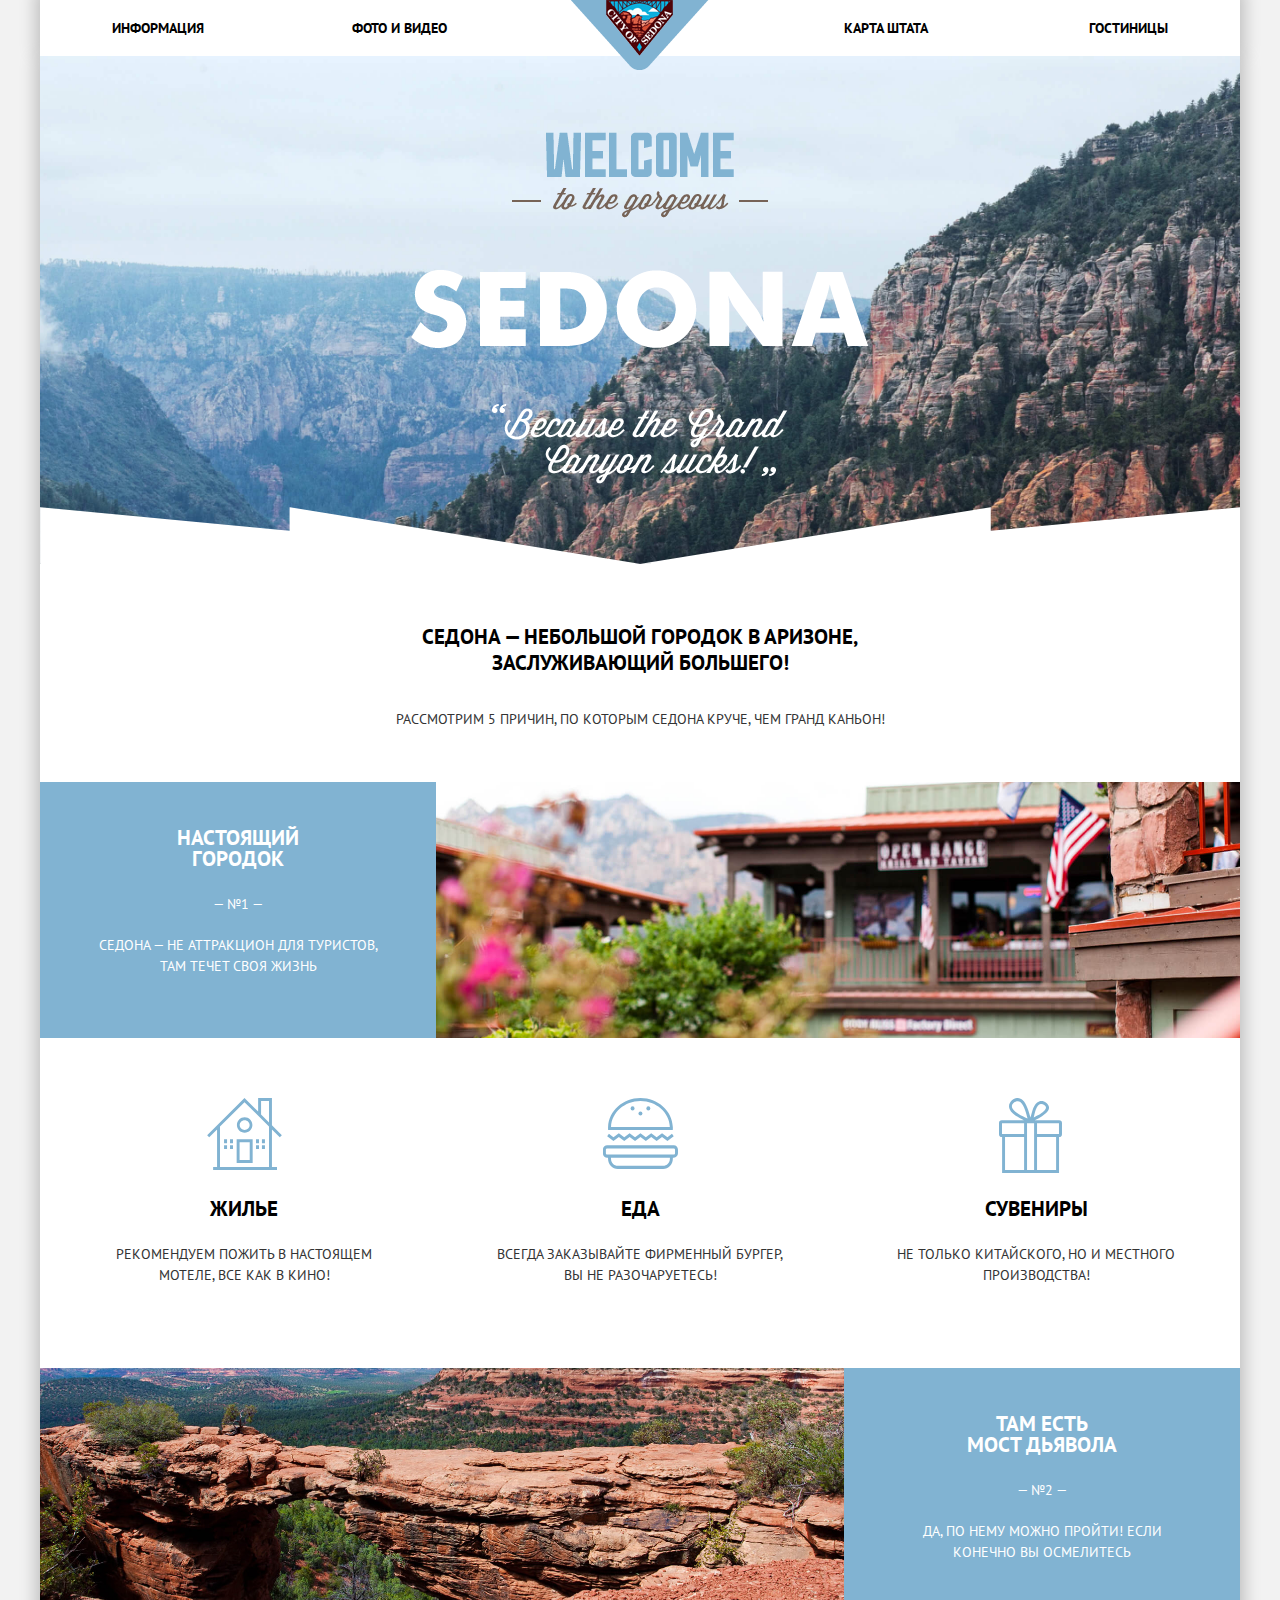
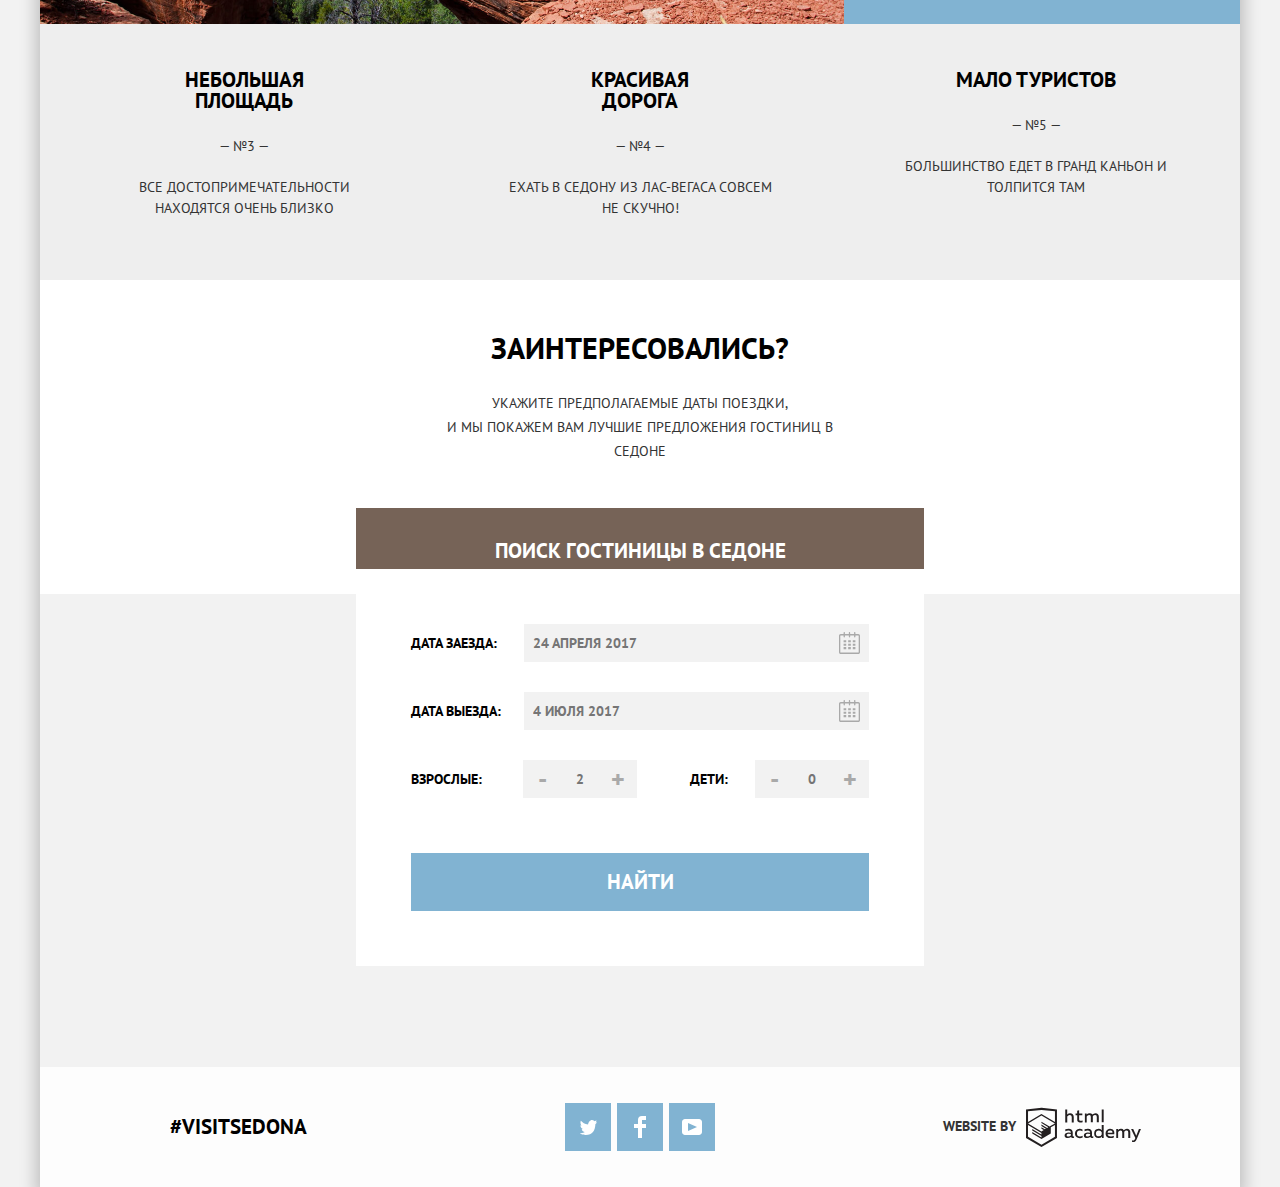
==== commit 73bd44c6: "Доделала верстку и оформление, поправила все в соответствии с критериями" ====
--- a/index.html
+++ b/index.html
@@ -52,7 +52,7 @@
             </ul>
           </li>
           <li class="feature-item feature-item-blue">
-            <h3>Там есть мост Дьявола</h3>
+            <h3>Там есть<br>мост Дьявола</h3>
             <p>— №2 —</p>
             <p>Да, по нему можно пройти! Если конечно вы осмелитесь</p>
           </li>
@@ -75,11 +75,12 @@
       </section>
       <section class="hotels">
         <h2>Заинтересовались?</h2>
-        <p>Укажите предполагаемые даты поездки, и мы покажем вам лучшие предложения гостиниц в Седоне</p>
-        <a class="hotel-search" href="#">Поиск гостиницы в Седоне</a>
+        <p>Укажите предполагаемые даты поездки,<br>и мы покажем вам лучшие предложения гостиниц в Седоне</p>
+        <a class="hotel-search" href="book-hotel.html">Поиск гостиницы в Седоне</a>
       </section>
       <section class="map">
         <h2 class="visually-hidden">Карта штата</h2>
+        <iframe src="https://www.google.com/maps/embed?pb=!1m18!1m12!1m3!1d435422.23723333894!2d-111.63251244633699!3d34.87551762901018!2m3!1f0!2f0!3f0!3m2!1i1024!2i768!4f13.1!3m3!1m2!1s0x872da132f942b00d%3A0x5548c523fa6c8efd!2z0KHQtdC00L7QvdCwLCDQkNGA0LjQt9C-0L3QsCA4NjMzNiwg0KHQqNCQ!5e0!3m2!1sru!2sru!4v1504386546236" width="1200" height="593" frameborder="0" style="border:0" allowfullscreen></iframe>
         <img src="img/map.jpg" width="1200" height="593" alt="Карта Штата">
       </section>
     </main>
@@ -117,7 +118,7 @@
         <p class="footer-copyright">
           <b>Website by</b>
           <a href="https://htmlacademy.ru/intensive/htmlcss">
-            <svg class="logo-htmlacademy" id="Layer_1" data-name="Layer 1" xmlns="http://www.w3.org/2000/svg" viewBox="0 0 108.08 36.85"><title>logo-htmlacademy-small1</title><path d="M44.61,26.88a2,2,0,0,0,.55-0.1v1.33a3.25,3.25,0,0,1-1.18.21,1.67,1.67,0,0,1-1.67-1,4.84,4.84,0,0,1-3.14,1.08c-1.51,0-2.91-.83-2.91-2.55,0-2.13,2-2.79,3.71-2.79a11.08,11.08,0,0,1,2.17.25v-0.3c0-1-.76-1.77-2.19-1.77a7.42,7.42,0,0,0-3,.64v-1.7a10.21,10.21,0,0,1,3.19-.55c2.36,0,3.81,1.12,3.81,3.65v3a0.54,0.54,0,0,0,.49.59h0.17Zm-6.44-1.13A1.35,1.35,0,0,0,39.63,27h0.11a3.39,3.39,0,0,0,2.41-1V24.58a9.72,9.72,0,0,0-1.81-.21c-1,0-2.16.33-2.16,1.38h0Zm12.36-6.11a5,5,0,0,1,2.57.64V22a4.08,4.08,0,0,0-2.3-.7,2.75,2.75,0,1,0,0,5.49,5,5,0,0,0,2.43-.64v1.71a6.27,6.27,0,0,1-2.76.57A4.21,4.21,0,0,1,46,24.51q0-.21,0-0.41a4.32,4.32,0,0,1,4.18-4.46h0.38Zm12.17,7.24a2,2,0,0,0,.55-0.1v1.33a3.25,3.25,0,0,1-1.18.21,1.67,1.67,0,0,1-1.67-1,4.84,4.84,0,0,1-3.14,1.08c-1.51,0-2.91-.83-2.91-2.55,0-2.13,2-2.79,3.71-2.79a11.08,11.08,0,0,1,2.17.25v-0.3c0-1-.76-1.77-2.19-1.77a7.42,7.42,0,0,0-3,.64v-1.7a10.21,10.21,0,0,1,3.19-.55c2.36,0,3.81,1.12,3.81,3.65v3a0.54,0.54,0,0,0,.49.59h0.17Zm-6.44-1.13A1.35,1.35,0,0,0,57.73,27h0.11a3.39,3.39,0,0,0,2.41-1V24.58a9.72,9.72,0,0,0-1.81-.21c-1.06,0-2.16.33-2.16,1.38h0ZM73,16V28.2H71.35V26.88a3.88,3.88,0,0,1-3.19,1.54,4.4,4.4,0,0,1,0-8.78,3.81,3.81,0,0,1,3,1.3V16H73Zm-4.53,5.22a2.76,2.76,0,1,0,0,5.52A2.86,2.86,0,0,0,71.15,25V23A2.91,2.91,0,0,0,68.49,21.27ZM79,19.64c3.31,0,4.46,2.68,3.92,5.09H76.7c0.21,1.5,1.67,2.11,3.19,2.11a6.11,6.11,0,0,0,2.64-.59v1.6a7.14,7.14,0,0,1-3,.57C77,28.42,74.78,27,74.78,24a4.18,4.18,0,0,1,4-4.39H79Zm0.09,1.54a2.28,2.28,0,0,0-2.44,2.1v0.06H81.3A2,2,0,0,0,79.13,21.18Zm5.73,7V19.87h1.65v1a3.81,3.81,0,0,1,2.78-1.27A2.86,2.86,0,0,1,91.89,21a4.12,4.12,0,0,1,2.91-1.33A3.06,3.06,0,0,1,98,23V28.2h-1.9V23.05a1.59,1.59,0,0,0-1.42-1.75H94.42a2.8,2.8,0,0,0-2.07,1.12V28.2h-1.9V23.05A1.59,1.59,0,0,0,89,21.31H88.8a3,3,0,0,0-2.21,1.29v5.63H84.86Zm21.31-8.33h1.9l-3.91,9.46c-0.9,2.17-2.09,2.86-3.35,2.86a4.76,4.76,0,0,1-1.1-.14V30.46a2.86,2.86,0,0,0,.85.12c0.9,0,1.58-.64,2.07-1.9l0.17-.42-4-8.4h2l2.86,6.29ZM38.73,1.46V6.22a3.81,3.81,0,0,1,2.7-1.14,3.25,3.25,0,0,1,3.44,3.4v5.15H43V8.72a1.81,1.81,0,0,0-1.61-2h-0.3a2.93,2.93,0,0,0-2.32,1.39v5.52h-1.9V1.46h1.9ZM49.94,2.31v3h3V6.91h-3v3.81c0,1.1.5,1.46,1.58,1.46a4.49,4.49,0,0,0,1.69-.33v1.6A6.8,6.8,0,0,1,51,13.8a2.55,2.55,0,0,1-2.86-2.74V6.89H46.58V5.26h1.5V2.74Zm5.4,11.31V5.28H57v1A3.81,3.81,0,0,1,59.77,5a2.86,2.86,0,0,1,2.6,1.33A4.12,4.12,0,0,1,65.28,5,3.06,3.06,0,0,1,68.44,8.4v5.21h-1.9V8.46a1.59,1.59,0,0,0-1.42-1.75H64.89a2.8,2.8,0,0,0-2.07,1.12v5.78h-1.9V8.46A1.59,1.59,0,0,0,59.5,6.71H59.27A3,3,0,0,0,57.06,8v5.63H55.34ZM71.17,1.45H73V13.6H71.17V1.45ZM14.71,0H14.55L0,1.54V28.21l14.55,8.66,14.55-8.66V1.54Zm12.5,27.1L14.55,34.64,1.9,27.12V16.18l12.59,7.5V25L5.86,19.9v1.31l8.68,5.21v1.39L5.87,22.65V24l8.68,5.21,8.75-5.24V18.31L27.2,16V27.12Zm0-12.53-3.48,2-1.6,1L14.51,13v1.31L21,18.23H21l-0.14.09-1,.54-5.37-3.2V17l4.24,2.52-1,.67-3.2-1.9v1.31l2.1,1.24L14.5,22.1,2,14.65,14.51,7.11Zm0-1.32L14.49,5.76,1.91,13.25v-10L14.56,1.92,27.21,3.25v10h0Z" transform="translate(0 -0.02)"/></svg>
+            <svg class="logo-htmlacademy" id="logo-htmlacademy" data-name="HTML Academy" xmlns="http://www.w3.org/2000/svg" viewBox="0 0 108.08 36.85"><title>HTML Academy</title><path d="M44.61,26.88a2,2,0,0,0,.55-0.1v1.33a3.25,3.25,0,0,1-1.18.21,1.67,1.67,0,0,1-1.67-1,4.84,4.84,0,0,1-3.14,1.08c-1.51,0-2.91-.83-2.91-2.55,0-2.13,2-2.79,3.71-2.79a11.08,11.08,0,0,1,2.17.25v-0.3c0-1-.76-1.77-2.19-1.77a7.42,7.42,0,0,0-3,.64v-1.7a10.21,10.21,0,0,1,3.19-.55c2.36,0,3.81,1.12,3.81,3.65v3a0.54,0.54,0,0,0,.49.59h0.17Zm-6.44-1.13A1.35,1.35,0,0,0,39.63,27h0.11a3.39,3.39,0,0,0,2.41-1V24.58a9.72,9.72,0,0,0-1.81-.21c-1,0-2.16.33-2.16,1.38h0Zm12.36-6.11a5,5,0,0,1,2.57.64V22a4.08,4.08,0,0,0-2.3-.7,2.75,2.75,0,1,0,0,5.49,5,5,0,0,0,2.43-.64v1.71a6.27,6.27,0,0,1-2.76.57A4.21,4.21,0,0,1,46,24.51q0-.21,0-0.41a4.32,4.32,0,0,1,4.18-4.46h0.38Zm12.17,7.24a2,2,0,0,0,.55-0.1v1.33a3.25,3.25,0,0,1-1.18.21,1.67,1.67,0,0,1-1.67-1,4.84,4.84,0,0,1-3.14,1.08c-1.51,0-2.91-.83-2.91-2.55,0-2.13,2-2.79,3.71-2.79a11.08,11.08,0,0,1,2.17.25v-0.3c0-1-.76-1.77-2.19-1.77a7.42,7.42,0,0,0-3,.64v-1.7a10.21,10.21,0,0,1,3.19-.55c2.36,0,3.81,1.12,3.81,3.65v3a0.54,0.54,0,0,0,.49.59h0.17Zm-6.44-1.13A1.35,1.35,0,0,0,57.73,27h0.11a3.39,3.39,0,0,0,2.41-1V24.58a9.72,9.72,0,0,0-1.81-.21c-1.06,0-2.16.33-2.16,1.38h0ZM73,16V28.2H71.35V26.88a3.88,3.88,0,0,1-3.19,1.54,4.4,4.4,0,0,1,0-8.78,3.81,3.81,0,0,1,3,1.3V16H73Zm-4.53,5.22a2.76,2.76,0,1,0,0,5.52A2.86,2.86,0,0,0,71.15,25V23A2.91,2.91,0,0,0,68.49,21.27ZM79,19.64c3.31,0,4.46,2.68,3.92,5.09H76.7c0.21,1.5,1.67,2.11,3.19,2.11a6.11,6.11,0,0,0,2.64-.59v1.6a7.14,7.14,0,0,1-3,.57C77,28.42,74.78,27,74.78,24a4.18,4.18,0,0,1,4-4.39H79Zm0.09,1.54a2.28,2.28,0,0,0-2.44,2.1v0.06H81.3A2,2,0,0,0,79.13,21.18Zm5.73,7V19.87h1.65v1a3.81,3.81,0,0,1,2.78-1.27A2.86,2.86,0,0,1,91.89,21a4.12,4.12,0,0,1,2.91-1.33A3.06,3.06,0,0,1,98,23V28.2h-1.9V23.05a1.59,1.59,0,0,0-1.42-1.75H94.42a2.8,2.8,0,0,0-2.07,1.12V28.2h-1.9V23.05A1.59,1.59,0,0,0,89,21.31H88.8a3,3,0,0,0-2.21,1.29v5.63H84.86Zm21.31-8.33h1.9l-3.91,9.46c-0.9,2.17-2.09,2.86-3.35,2.86a4.76,4.76,0,0,1-1.1-.14V30.46a2.86,2.86,0,0,0,.85.12c0.9,0,1.58-.64,2.07-1.9l0.17-.42-4-8.4h2l2.86,6.29ZM38.73,1.46V6.22a3.81,3.81,0,0,1,2.7-1.14,3.25,3.25,0,0,1,3.44,3.4v5.15H43V8.72a1.81,1.81,0,0,0-1.61-2h-0.3a2.93,2.93,0,0,0-2.32,1.39v5.52h-1.9V1.46h1.9ZM49.94,2.31v3h3V6.91h-3v3.81c0,1.1.5,1.46,1.58,1.46a4.49,4.49,0,0,0,1.69-.33v1.6A6.8,6.8,0,0,1,51,13.8a2.55,2.55,0,0,1-2.86-2.74V6.89H46.58V5.26h1.5V2.74Zm5.4,11.31V5.28H57v1A3.81,3.81,0,0,1,59.77,5a2.86,2.86,0,0,1,2.6,1.33A4.12,4.12,0,0,1,65.28,5,3.06,3.06,0,0,1,68.44,8.4v5.21h-1.9V8.46a1.59,1.59,0,0,0-1.42-1.75H64.89a2.8,2.8,0,0,0-2.07,1.12v5.78h-1.9V8.46A1.59,1.59,0,0,0,59.5,6.71H59.27A3,3,0,0,0,57.06,8v5.63H55.34ZM71.17,1.45H73V13.6H71.17V1.45ZM14.71,0H14.55L0,1.54V28.21l14.55,8.66,14.55-8.66V1.54Zm12.5,27.1L14.55,34.64,1.9,27.12V16.18l12.59,7.5V25L5.86,19.9v1.31l8.68,5.21v1.39L5.87,22.65V24l8.68,5.21,8.75-5.24V18.31L27.2,16V27.12Zm0-12.53-3.48,2-1.6,1L14.51,13v1.31L21,18.23H21l-0.14.09-1,.54-5.37-3.2V17l4.24,2.52-1,.67-3.2-1.9v1.31l2.1,1.24L14.5,22.1,2,14.65,14.51,7.11Zm0-1.32L14.49,5.76,1.91,13.25v-10L14.56,1.92,27.21,3.25v10h0Z" transform="translate(0 -0.02)"/></svg>
           </a>
         </p>
       </footer>
@@ -129,8 +130,7 @@
           <label for="date-in">Дата заезда:</label>
           <input class="date-in" id="date-in" type="text" name="date-in" placeholder="24 апреля 2017">
           <button class="calendar" type="button">
-            <span class="visually-hidden">Календарь</span>
-            <svg xmlns="http://www.w3.org/2000/svg" width="21" height="22" viewBox="0 0 21 22">
+            <svg xmlns="http://www.w3.org/2000/svg" width="21" height="22" viewBox="0 0 21 22"><title>Открыть календарь</title>
               <path d="M19.251 2.025h-2.845V.648c0-.381-.294-.689-.656-.689-.363 0-.656.308-.656.689v1.377h-3.938V.648c0-.381-.294-.689-.655-.689-.363 0-.657.308-.657.689v1.377H5.906V.648c0-.381-.294-.689-.656-.689-.363 0-.657.308-.657.689v1.377H1.75C.784 2.025 0 2.847 0 3.862v16.302C0 21.179.784 22 1.75 22h17.501c.966 0 1.749-.821 1.749-1.836V3.862c0-1.015-.783-1.837-1.749-1.837zm.437 18.139a.448.448 0 0 1-.437.459H1.75a.45.45 0 0 1-.438-.459V3.862a.45.45 0 0 1 .438-.459h2.844v1.378c0 .381.294.689.657.689.362 0 .656-.308.656-.689V3.403h3.938v1.378c0 .381.294.689.657.689.361 0 .655-.308.655-.689V3.403h3.938v1.378c0 .381.293.689.656.689.362 0 .656-.308.656-.689V3.403h2.845c.241 0 .437.206.437.459v16.302z"/><path d="M4.594 8.225h2.625v2.066H4.594zM4.594 11.668h2.625v2.067H4.594zM4.594 15.112h2.625v2.066H4.594zM9.188 15.112h2.625v2.066H9.188zM9.188 11.668h2.625v2.067H9.188zM9.188 8.225h2.625v2.066H9.188zM13.781 15.112h2.625v2.066h-2.625zM13.781 11.668h2.625v2.067h-2.625zM13.781 8.225h2.625v2.066h-2.625z"/>
             </svg>
           </button>
@@ -139,8 +139,7 @@
           <label for="date-out">Дата выезда:</label>
           <input class="date-out" id="date-out" type="text" name="date-out" placeholder="4 июля 2017">
           <button class="calendar" type="button">
-            <span class="visually-hidden">Календарь</span>
-            <svg xmlns="http://www.w3.org/2000/svg" width="21" height="22" viewBox="0 0 21 22">
+            <svg xmlns="http://www.w3.org/2000/svg" width="21" height="22" viewBox="0 0 21 22"><title>Открыть календарь</title>
               <path d="M19.251 2.025h-2.845V.648c0-.381-.294-.689-.656-.689-.363 0-.656.308-.656.689v1.377h-3.938V.648c0-.381-.294-.689-.655-.689-.363 0-.657.308-.657.689v1.377H5.906V.648c0-.381-.294-.689-.656-.689-.363 0-.657.308-.657.689v1.377H1.75C.784 2.025 0 2.847 0 3.862v16.302C0 21.179.784 22 1.75 22h17.501c.966 0 1.749-.821 1.749-1.836V3.862c0-1.015-.783-1.837-1.749-1.837zm.437 18.139a.448.448 0 0 1-.437.459H1.75a.45.45 0 0 1-.438-.459V3.862a.45.45 0 0 1 .438-.459h2.844v1.378c0 .381.294.689.657.689.362 0 .656-.308.656-.689V3.403h3.938v1.378c0 .381.294.689.657.689.361 0 .655-.308.655-.689V3.403h3.938v1.378c0 .381.293.689.656.689.362 0 .656-.308.656-.689V3.403h2.845c.241 0 .437.206.437.459v16.302z"/><path d="M4.594 8.225h2.625v2.066H4.594zM4.594 11.668h2.625v2.067H4.594zM4.594 15.112h2.625v2.066H4.594zM9.188 15.112h2.625v2.066H9.188zM9.188 11.668h2.625v2.067H9.188zM9.188 8.225h2.625v2.066H9.188zM13.781 15.112h2.625v2.066h-2.625zM13.781 11.668h2.625v2.067h-2.625zM13.781 8.225h2.625v2.066h-2.625z"/>
             </svg>
           </button>
@@ -149,21 +148,21 @@
           <div class="half-width-wrapper">
             <label for="adult-number">Взрослые:</label>
             <div class="number-wrapper">
-              <button class="button-number" type="button">-</button>
+              <button class="button-number" type="button"><span class="visually-hidden">Уменьшить</span>-</button>
               <input class="adult-number" id="adult-number" type="text" name="adult" placeholder="2">
-              <button class="button-number" type="button">+</button>
+              <button class="button-number" type="button"><span class="visually-hidden">Увеличить</span>+</button>
             </div>
           </div>
           <div class="half-width-wrapper">
             <label for="children-number">Дети:</label>
             <div class="number-wrapper">
-              <button class="button-number" type="button">-</button>
+              <button class="button-number" type="button"><span class="visually-hidden">Уменьшить</span>-</button>
               <input class="children-number" id="children-number" type="text" name="children" placeholder="0">
-              <button class="button-number" type="button">+</button>
+              <button class="button-number" type="button"><span class="visually-hidden">Увеличить</span>+</button>
             </div>
           </div>
         </div>
-        <button type="submit" class="modal-button">Найти</button>
+        <a class="modal-button" href="book-hotel.html">Найти</a>
       </form>
     </section>
   </body>
--- a/css/style.css
+++ b/css/style.css
@@ -44,6 +44,8 @@
   min-width: 768px;
   max-width: 1200px;
   margin: 0 auto;
+
+  box-shadow: 0 -5px 15px 5px rgba(0, 1, 1, 0.2);
 }
 
 .main-nav {
@@ -107,6 +109,7 @@
 .site-nav a:hover,
 .site-nav a:focus {
   color: #81b3d2;
+  outline: none;
 }
 
 .site-nav a:active {
@@ -199,6 +202,7 @@
   width: 67%;
   min-height: 256px;
 
+  background-color: #906d63;
   background-image: url("../img/item-1.jpg");
   background-size: cover;
   background-repeat: no-repeat;
@@ -212,6 +216,7 @@
   width: 67%;
   min-height: 256px;
 
+  background-color: #a5795f;
   background-image: url("../img/item-2.jpg");
   background-size: cover;
   background-repeat: no-repeat;
@@ -379,6 +384,7 @@
 a.hotel-search:hover,
 a.hotel-search:focus {
   background-color: #604e43;
+  outline: none;
 }
 
 a.hotel-search:active {
@@ -410,10 +416,12 @@
   margin: 0 auto;
   min-width: 768px;
   max-width: 1200px;
+
+  box-shadow: 0 5px 15px 5px rgba(0, 1, 1, 0.2);
 }
 
 .hotels-container {
-  margin-bottom: 120px;
+  padding-bottom: 120px;
 }
 
 .filter {
@@ -451,10 +459,66 @@
 }
 
 .filter ul {
+  margin-top: 0;
+  padding-top: 0;
   list-style: none;
 }
 
+.filter-option {
+  margin-bottom: 25px;
+}
+
+.filter-option label {
+  position: relative;
+}
+
+.filter-option input[type="checkbox"] + .checkbox-indicator {
+  position: absolute;
+  top: -2px;
+  left: -40px;
+
+  width: 19px;
+  height: 19px;
+
+  border: 2px solid #ffffff;
+  border-radius: 2px;
+}
+
+.filter-option input[type="checkbox"]:hover + .checkbox-indicator,
+.filter-option input[type="checkbox"]:focus + .checkbox-indicator {
+  outline: 2px solid #90bafe;
+}
+
+.filter-option input[type="checkbox"]:disabled + .checkbox-indicator {
+  border-color: #6a6a6a;
+}
+
+.filter-option input[type="checkbox"]:checked:disabled + .checkbox-indicator::before,
+.filter-option input[type="checkbox"]:checked:disabled + .checkbox-indicator::after {
+  border-color: #6a6a6a;
+}
+
+.filter-option input[type="checkbox"]:checked + .checkbox-indicator::before,
+.filter-option input[type="checkbox"]:checked + .checkbox-indicator::after {
+  content: "";
+
+  position: absolute;
+  bottom: 8px;
+  left: 5px;
+  box-sizing: content-box;
+  width: 14px;
+  height: 8px;
+  border-left: 4px solid #ffffff;
+  border-bottom: 4px solid #ffffff;
+
+  -webkit-transform: rotate(-45deg);
+  -ms-transform: rotate(-45deg);
+  transform: rotate(-45deg);
+}
+
 .filter legend {
+  margin-bottom: 25px;
+
   font-size: 16px;
   line-height: 21px;
   font-weight: 700;
@@ -497,6 +561,8 @@
   height: 22px;
 
   background: #ffffff;
+  -webkit-transform: translate(-50%, -50%);
+  -ms-transform: translate(-50%, -50%);
   transform: translate(-50%, -50%);
 }
 
@@ -504,7 +570,6 @@
   display: inline-block;
   text-align: center;
   width: 50%;
-  /*padding-left: 9px;*/
 
   font-size: 14px;
   line-height: 32px;
@@ -558,6 +623,12 @@
   cursor: pointer;
 }
 
+.range-toggle:hover,
+.range-toggle:focus {
+  border-width: 9px;
+  outline: none;
+}
+
 .range-toggle-min {
   left: 0;
 }
@@ -586,11 +657,13 @@
 .filter-button:focus {
   color: #000000;
   background: #ffffff;
+  outline: none;
 }
 
 .sorting {
   display: flex;
-  align-items: baseline;
+  align-items: flex-end;
+  justify-content: flex-start;
   margin: 0 0;
   padding: 30px 6%;
 
@@ -641,6 +714,7 @@
   background-repeat: repeat-x;
   background-position: 0 100%;
   background-size: 3px 1px;
+  outline: none;
 }
 
 .sorting a:active {
@@ -651,6 +725,64 @@
 a.sorting-active {
   color: #81b3d2;
   background: none;
+}
+
+p.arrows {
+  margin-left: auto;
+  margin-bottom: 5px;
+}
+
+button.sort-arrow {
+  display: inline-block;
+  vertical-align: middle;
+  margin: 0 0;
+  padding: 0 0;
+  width: 0;
+  height: 0;
+  box-sizing: content-box;
+  border: 10px solid #cacaca;
+  border-left-width: 5px;
+  border-right-width: 5px;
+  border-right-color: transparent;
+  border-left-color: transparent;
+
+  font-size: 0;
+  background: none;
+}
+
+button.arrow-active {
+  border-top-color: #81b3d2;
+}
+
+button.arrow-top:hover,
+button.arrow-top:focus {
+  outline: none;
+  border-bottom-color: #231f20;
+}
+
+button.arrow-bottom:hover,
+button.arrow-bottom:focus {
+  outline: none;
+  border-top-color: #231f20;
+}
+
+button.arrow-top:active {
+  outline: none;
+  border-bottom-color: #81b3d2;
+}
+
+button.arrow-bottom:active {
+  outline: none;
+  border-top-color: #81b3d2;
+}
+
+button.arrow-top {
+  border-top-width: 0;
+}
+
+button.arrow-bottom {
+  margin-left: 12px;
+  border-bottom-width: 0;
 }
 
 .catalog-list {
@@ -705,6 +837,7 @@
 .catalog-item a:hover,
 .catalog-item a:focus {
   color: #81b3d2;
+  outline: none;
 }
 
 .catalog-item a:active {
@@ -771,11 +904,31 @@
   align-items: flex-end;
   padding: 30px 0;
   margin: 0 0;
+  height: 91px;
 }
 
 .catalog-item-stars {
   margin: 0 0;
   padding: 0 0;
+  min-width: 18px;
+  height: 17px;
+
+  font-size: 0;
+
+  background-image: url(../img/star.svg);
+  background-repeat: repeat-x;
+}
+
+.catalog-item .four-stars {
+  width: 72px;
+}
+
+.catalog-item .three-stars {
+  width: 54px;
+}
+
+.catalog-item .two-stars {
+  width: 36px;
 }
 
 .catalog-item-rating {
@@ -810,7 +963,6 @@
   min-height: 120px;
   width: 100%;
   margin: 0 0;
-  /*margin-left: -50%;*/
   padding: 0 0;
 
   background-color: rgba(254, 254, 254, 0.9);
@@ -865,6 +1017,7 @@
 .social-button:hover,
 .social-button:focus {
   background-color:  #669ec0;
+  outline: none;
 }
 
 .social-button:active {
@@ -890,8 +1043,10 @@
   fill: #231f20;
 }
 
-.logo-htmlacademy:hover {
+.logo-htmlacademy:hover,
+.logo-htmlacademy:focus {
   fill: #81b3d2;
+  outline: none;
 }
 
 .logo-htmlacademy:active {
@@ -900,7 +1055,11 @@
 }
 
 .modal-search {
-  margin: 0 auto;
+  position: absolute;
+  top: 2169px;
+  left: 50%;
+  margin: 0 0;
+  margin-left: -284px;
   padding: 55px 0;
   width: 568px;
   min-height: 285px;
@@ -987,6 +1146,7 @@
 .button-number:hover,
 .button-number:focus {
   color: #000000;
+  outline: none;
 }
 
 .button-number:active {
@@ -1018,6 +1178,7 @@
 .login-form input[type="text"].adult-number,
 .login-form input[type="text"].children-number {
   width: 34px;
+  height: 26px;
   text-align: center;
   padding-left: 0;
 }
@@ -1030,6 +1191,7 @@
 .login-form input:focus {
   background-color: #ffffff;
   border-color: #e5e5e5;
+  outline: none;
 }
 
 .calendar {
@@ -1059,10 +1221,12 @@
 }
 
 .modal-button {
+  display: block;
   width: 458px;
   margin: 0 0;
   margin-top: 55px;
   padding: 16px 0;
+  text-align: center;
 
   font-size: 21px;
   line-height: 26px;
@@ -1078,6 +1242,7 @@
 .modal-button:hover,
 .modal-button:focus {
   background-color: #669ec0;
+  outline: none;
 }
 
 .modal-button:active {
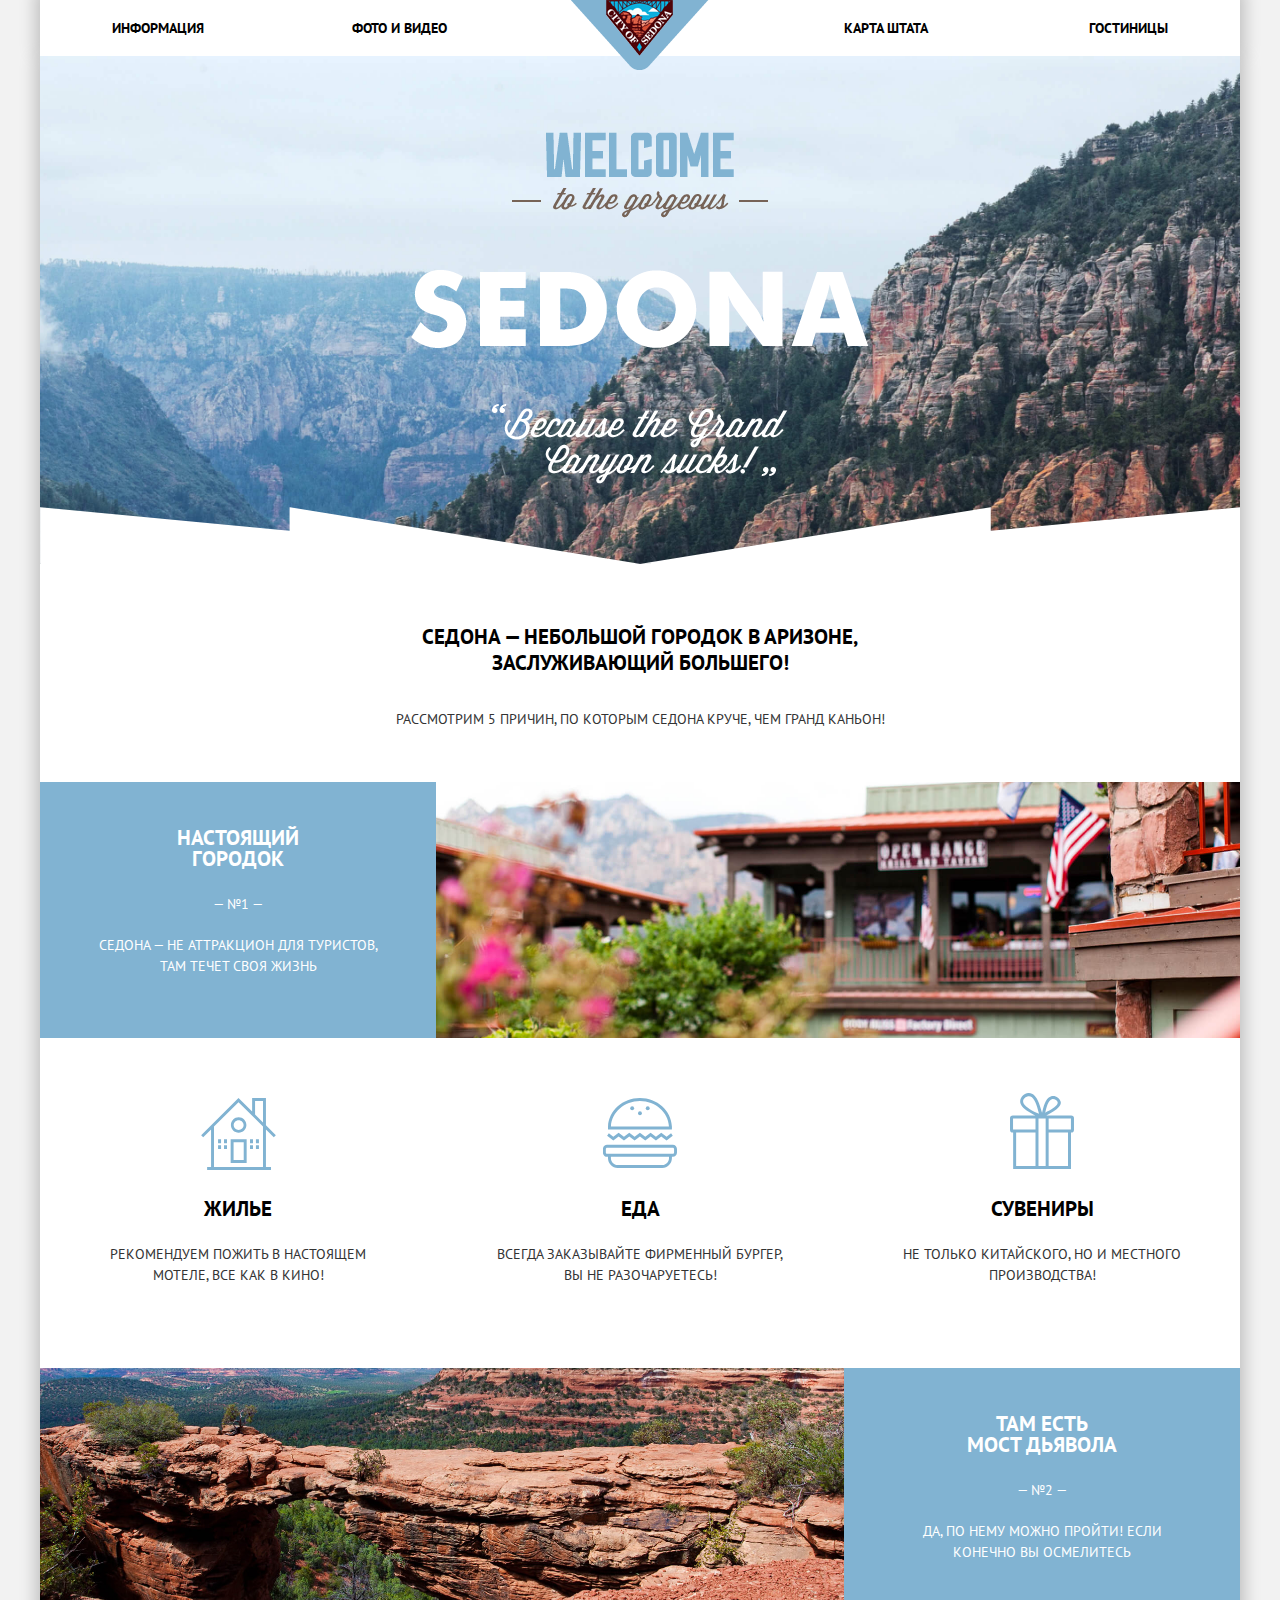
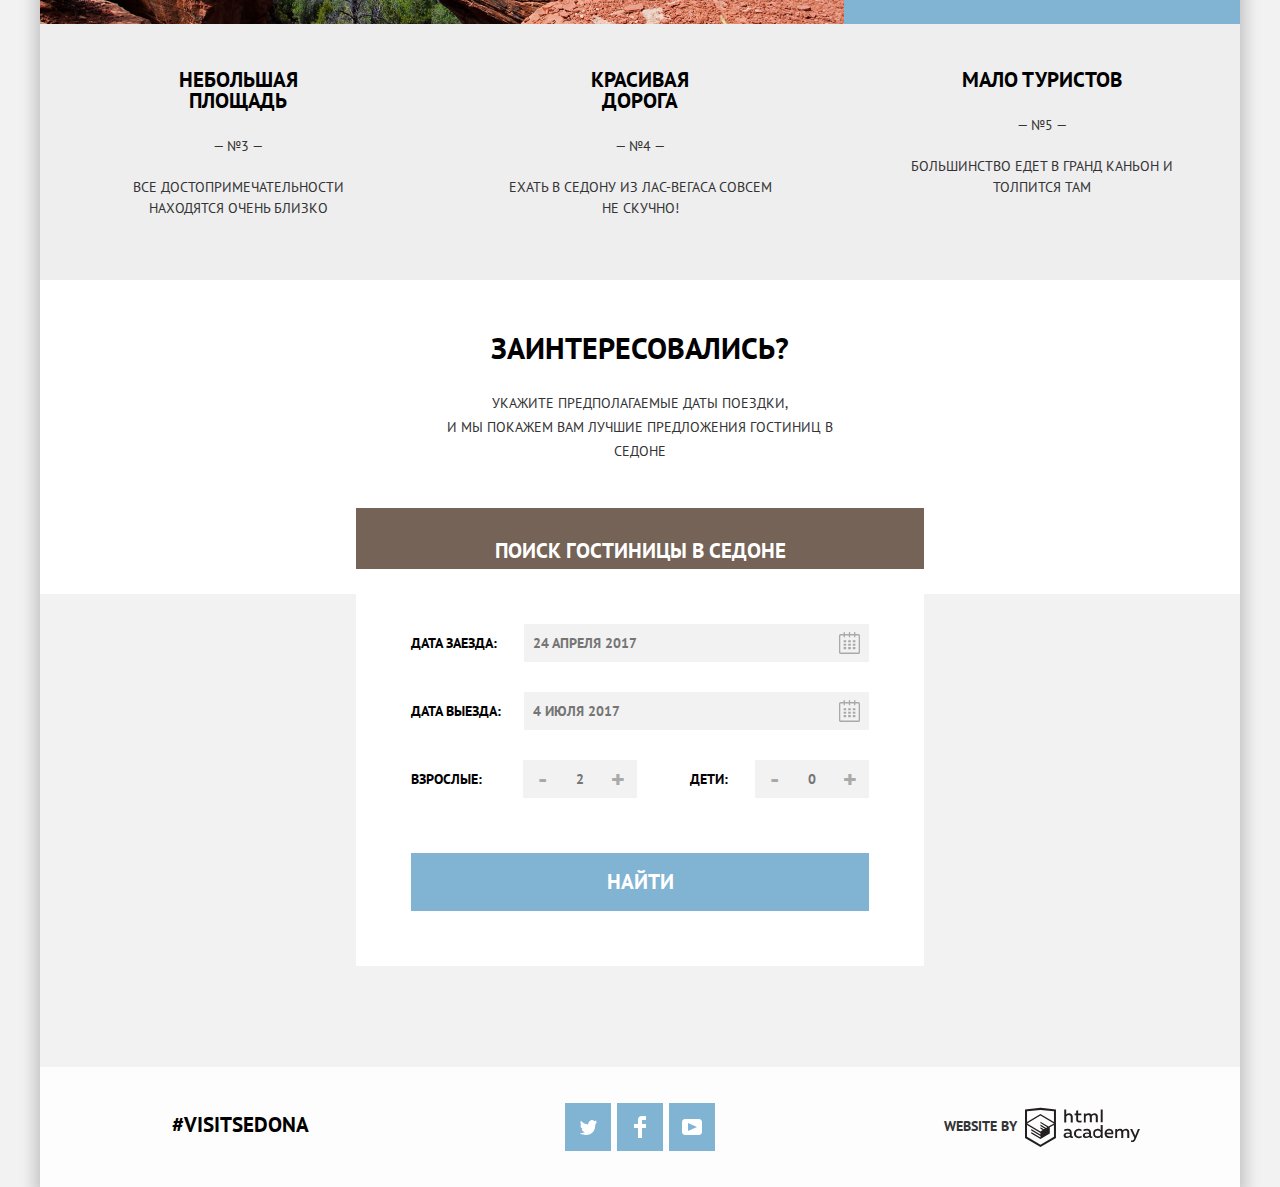
==== commit 5d4e2e05: "Убрала рамку встроенной карты в css" ====
--- a/index.html
+++ b/index.html
@@ -80,7 +80,7 @@
       </section>
       <section class="map">
         <h2 class="visually-hidden">Карта штата</h2>
-        <iframe src="https://www.google.com/maps/embed?pb=!1m18!1m12!1m3!1d435422.23723333894!2d-111.63251244633699!3d34.87551762901018!2m3!1f0!2f0!3f0!3m2!1i1024!2i768!4f13.1!3m3!1m2!1s0x872da132f942b00d%3A0x5548c523fa6c8efd!2z0KHQtdC00L7QvdCwLCDQkNGA0LjQt9C-0L3QsCA4NjMzNiwg0KHQqNCQ!5e0!3m2!1sru!2sru!4v1504386546236" width="1200" height="593" frameborder="0" style="border:0" allowfullscreen></iframe>
+        <iframe src="https://www.google.com/maps/embed?pb=!1m18!1m12!1m3!1d435422.23723333894!2d-111.63251244633699!3d34.87551762901018!2m3!1f0!2f0!3f0!3m2!1i1024!2i768!4f13.1!3m3!1m2!1s0x872da132f942b00d%3A0x5548c523fa6c8efd!2z0KHQtdC00L7QvdCwLCDQkNGA0LjQt9C-0L3QsCA4NjMzNiwg0KHQqNCQ!5e0!3m2!1sru!2sru!4v1504386546236" width="1200" height="593" allowfullscreen></iframe>
         <img src="img/map.jpg" width="1200" height="593" alt="Карта Штата">
       </section>
     </main>
--- a/css/style.css
+++ b/css/style.css
@@ -173,7 +173,7 @@
 
 .features-list {
   display: flex;
-  justify-content: center;
+  justify-content: space-between;
   flex-wrap: wrap;
   min-width: 768px;
   max-width: 1200px;
@@ -186,7 +186,7 @@
 
 .extra-features {
   display: flex;
-  justify-content: center;
+  justify-content: space-between;
   min-width: 768px;
   max-width: 1200px;
   margin: 0 auto;
@@ -304,9 +304,9 @@
 .feature-item-living::before {
   content: "";
   display: block;
-  margin: 60px auto 25px;
+  margin: 60px auto 28px;
   width: 75px;
-  height: 75px;
+  height: 72px;
 
   background-image: url("../img/icon-1.svg");
   background-size: contain;
@@ -316,9 +316,9 @@
 .feature-item-food::before {
   content: "";
   display: block;
-  margin: 60px auto 25px;
+  margin: 60px auto 30px;
   width: 75px;
-  height: 75px;
+  height: 70px;
 
   background-image: url("../img/icon-3.svg");
   background-size: contain;
@@ -328,9 +328,9 @@
 .feature-item-souvenirs::before {
   content: "";
   display: block;
-  margin: 60px auto 25px;
-  width: 75px;
-  height: 75px;
+  margin: 55px auto 29px;
+  width: 64px;
+  height: 76px;
 
   background-image: url("../img/icon-2.svg");
   background-size: contain;
@@ -403,6 +403,10 @@
   overflow: hidden;
 }
 
+.map iframe {
+  border: 0;
+}
+
 .map img {
   display: block;
   position: absolute;
@@ -445,7 +449,7 @@
 }
 
 .filter fieldset:first-of-type {
-  width: 160px;
+  width: 155px;
 }
 
 .filter fieldset:nth-of-type(2) {
@@ -569,7 +573,8 @@
 .price-controls label {
   display: inline-block;
   text-align: center;
-  width: 50%;
+  width: 40%;
+  padding-left: 10%;
 
   font-size: 14px;
   line-height: 32px;
@@ -579,8 +584,13 @@
   cursor: pointer;
 }
 
+.price-controls .min-price {
+  width: 35%;
+  padding-left: 15%;
+}
+
 .price-controls input {
-  width: 30px;
+  width: 50px;
   margin: 0 0;
 
   color: inherit;
@@ -641,6 +651,8 @@
   display: block;
   margin: 0 auto;
   padding: 6px 35px;
+  text-align: center;
+  width: 65px;
 
   font-size: 14px;
   line-height: 21px;
@@ -811,7 +823,7 @@
 .catalog-item h3 {
   margin: 0 0;
   margin-top: 25px;
-  margin-bottom: 10px;
+  margin-bottom: 9px;
   padding: 0 0;
   padding-left: 166px;
 
@@ -904,7 +916,7 @@
   align-items: flex-end;
   padding: 30px 0;
   margin: 0 0;
-  height: 91px;
+  height: 90px;
 }
 
 .catalog-item-stars {
@@ -916,19 +928,19 @@
   font-size: 0;
 
   background-image: url(../img/star.svg);
-  background-repeat: repeat-x;
+  background-repeat: space;
 }
 
 .catalog-item .four-stars {
-  width: 72px;
+  width: 86px;
 }
 
 .catalog-item .three-stars {
-  width: 54px;
+  width: 65px;
 }
 
 .catalog-item .two-stars {
-  width: 36px;
+  width: 41px;
 }
 
 .catalog-item-rating {
@@ -972,6 +984,9 @@
   width: 33%;
   text-align: center;
   margin: 0 0;
+  margin-left: 2px;
+  margin-right: -2px;
+  margin-top: -5px;
 
   font-size: 21px;
   line-height: 26px;
@@ -1037,7 +1052,7 @@
 .logo-htmlacademy {
   width: 115px;
   height: 41px;
-  margin-left: 6px;
+  margin-left: 4px;
   vertical-align: middle;
 
   fill: #231f20;
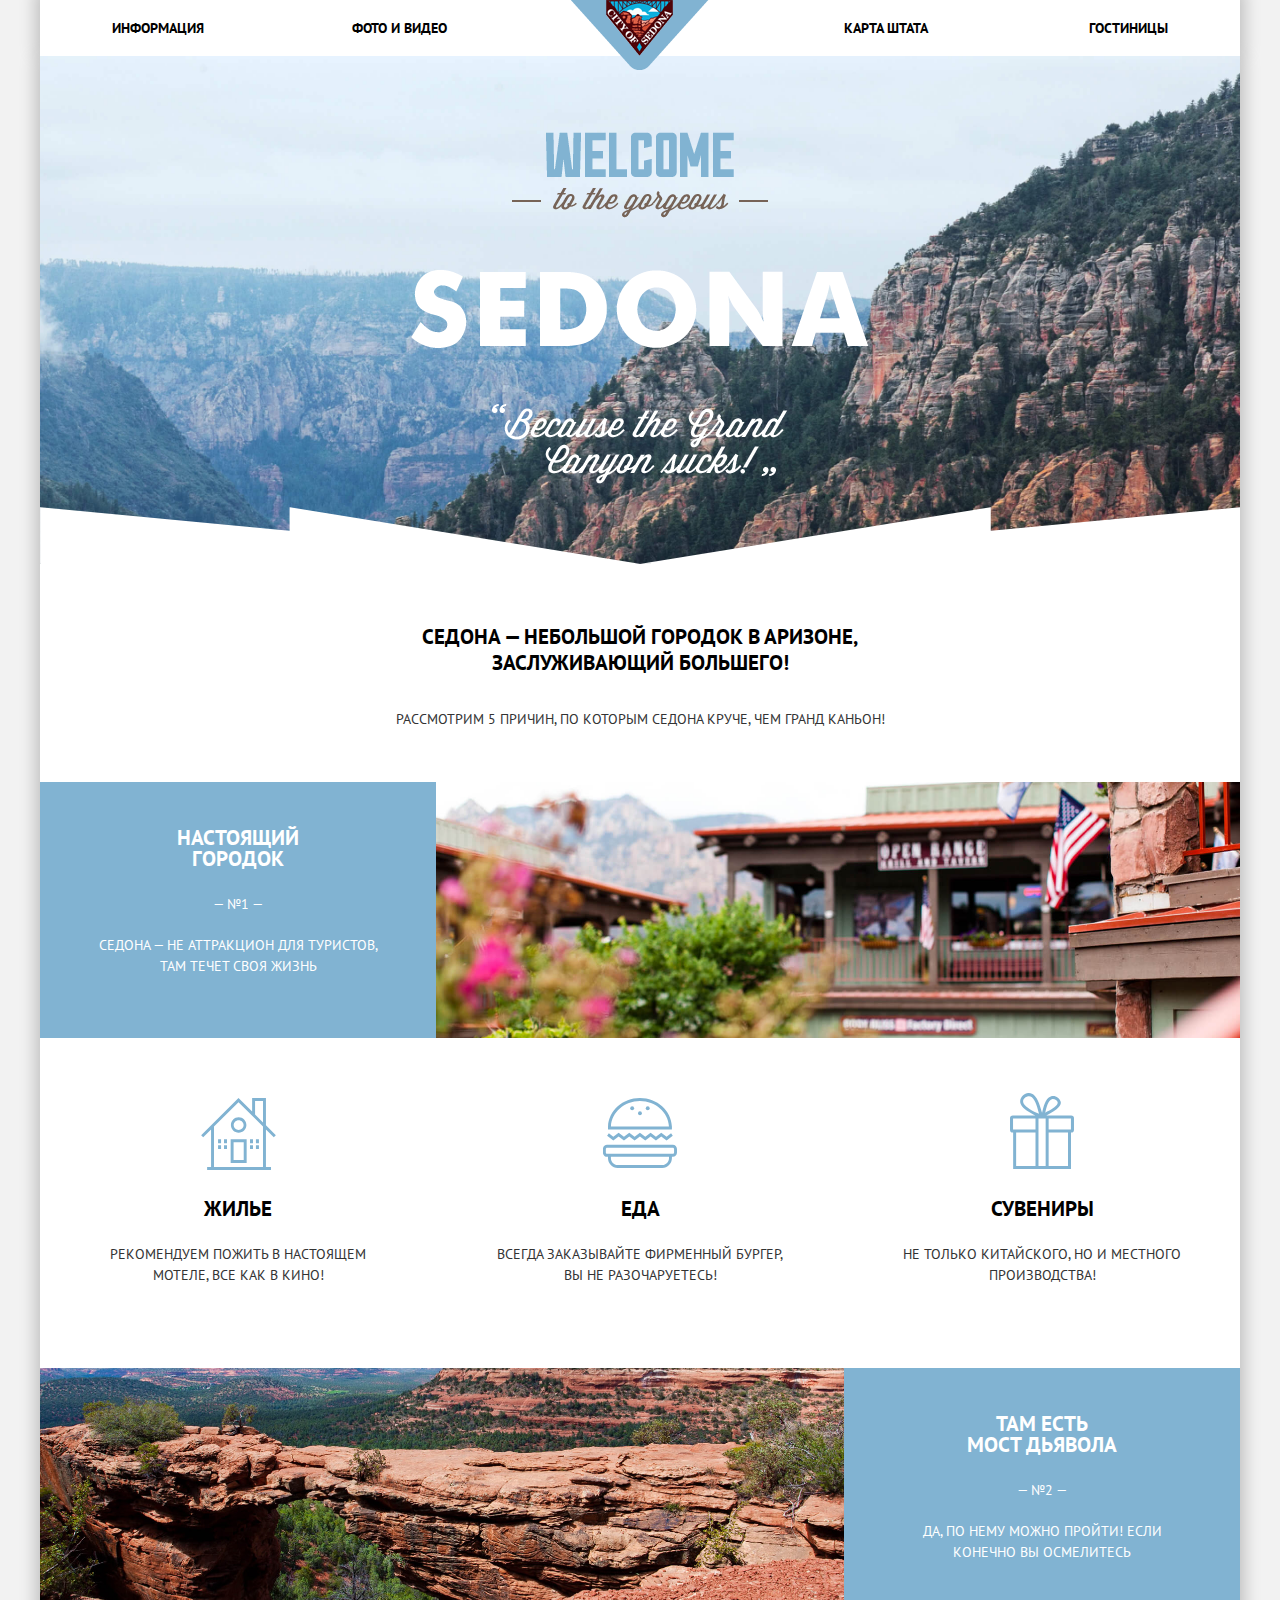
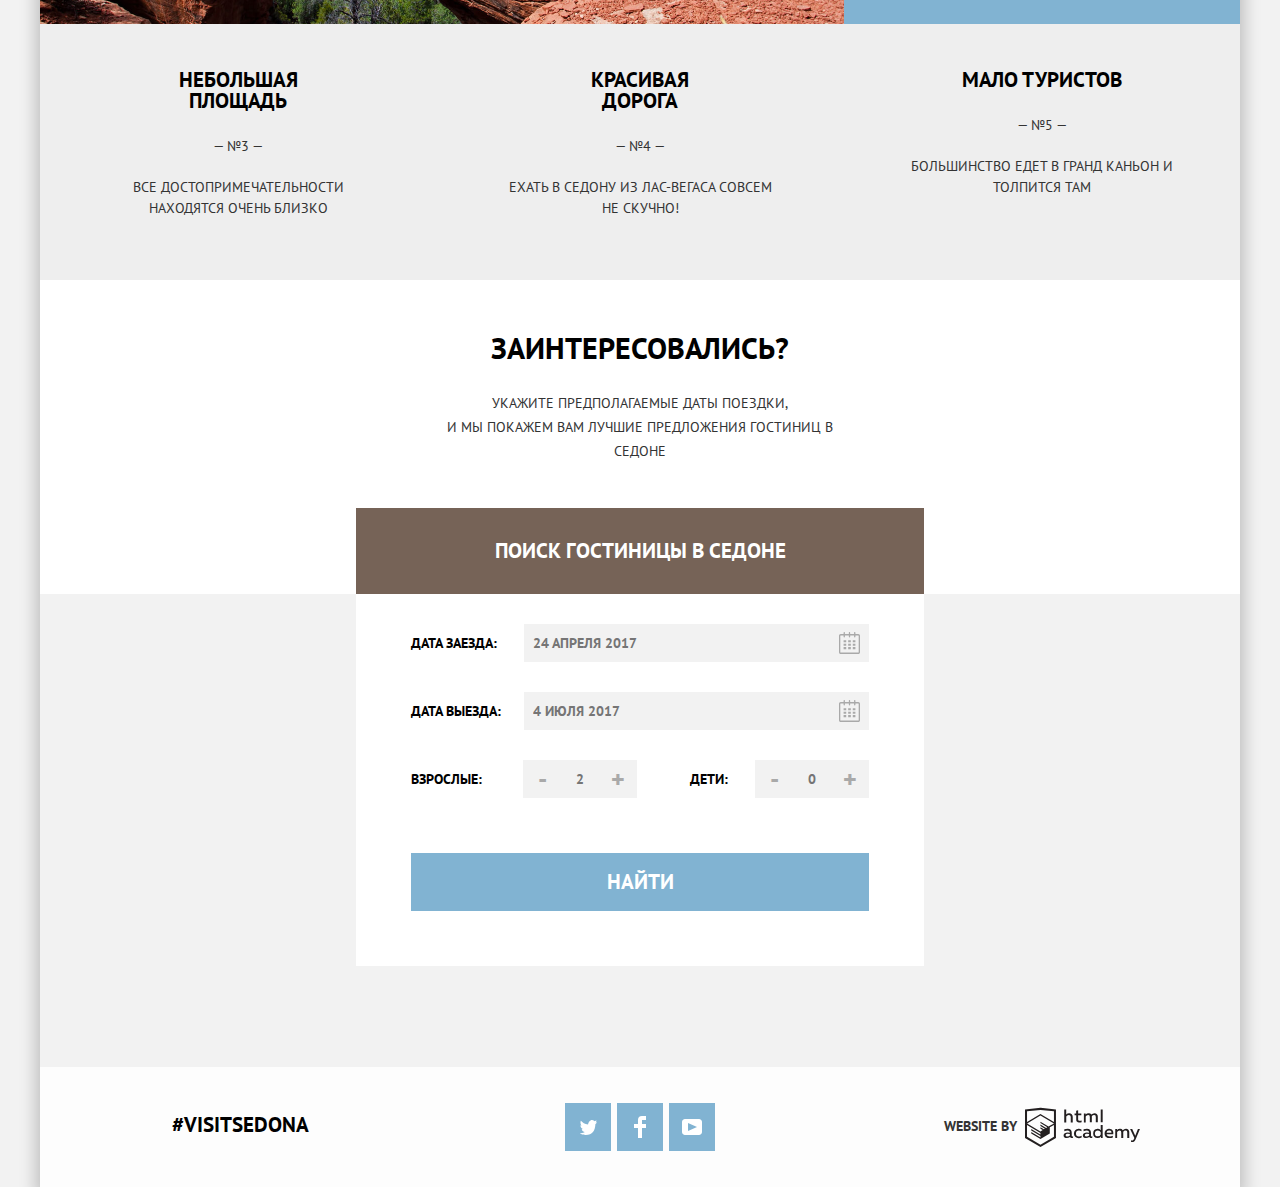
==== commit 88b82d2e: "Добавила js для формы, поправила мелкие косяки отображения в разных браузерах" ====
--- a/index.html
+++ b/index.html
@@ -165,5 +165,6 @@
         <a class="modal-button" href="book-hotel.html">Найти</a>
       </form>
     </section>
+    <script src="js/script.js"></script>
   </body>
 </html>
--- a/css/style.css
+++ b/css/style.css
@@ -71,6 +71,7 @@
   justify-content: space-between;
   align-items: center;
   min-height: 56px;
+  height: 30px;
   margin-top: 0;
   margin-bottom: 0;
   padding: 0 0;
@@ -179,6 +180,8 @@
   max-width: 1200px;
   margin: 0 auto;
   padding: 0 0;
+  z-index: 2;
+  position: relative;
 
   list-style: none;
   background-color: #eeeeee;
@@ -341,6 +344,8 @@
   margin: 0 0;
   padding: 0 0;
   padding-top: 50px;
+  position: relative;
+  z-index: 2;
 
   text-align: center;
 
@@ -544,6 +549,7 @@
   position: relative;
   display: flex;
   justify-content: space-between;
+  align-items: center;
 
   height: 32px;
   min-width: 218px;
@@ -573,6 +579,7 @@
 .price-controls label {
   display: inline-block;
   text-align: center;
+  vertical-align: middle;
   width: 40%;
   padding-left: 10%;
 
@@ -591,8 +598,11 @@
 
 .price-controls input {
   width: 50px;
-  margin: 0 0;
-
+  min-height: 30px;
+  margin: 0 0;
+
+  font-size: 14px;
+  line-height: 14px;
   color: inherit;
   font: inherit;
 
@@ -842,17 +852,17 @@
   padding: 0 0;
 }
 
-.catalog-item a {
+.catalog-item h3 {
   color: #000000;
 }
 
-.catalog-item a:hover,
-.catalog-item a:focus {
+.catalog-item h3:hover,
+.catalog-item h3:focus {
   color: #81b3d2;
   outline: none;
 }
 
-.catalog-item a:active {
+.catalog-item h3:active {
   color: rgba(0, 0, 0, 0.3);
 }
 
@@ -897,7 +907,8 @@
   background-color: #81b3d2;
 }
 
-.catalog-item .button-more:hover {
+.catalog-item .button-more:hover,
+.catalog-item .button-more:focus {
   background-color: #669ec0;
 }
 
@@ -905,7 +916,8 @@
   background-color: #766357;
 }
 
-.catalog-item .button-book:hover {
+.catalog-item .button-book:hover,
+.catalog-item .button-book:focus {
   background-color: #604e43;
 }
 
@@ -973,6 +985,7 @@
   justify-content: space-between;
   align-items: center;
   min-height: 120px;
+  height: 50px;
   width: 100%;
   margin: 0 0;
   padding: 0 0;
@@ -1069,6 +1082,16 @@
   opacity: 0.3;
 }
 
+@keyframes bounce {
+  0% {
+    transform: translateY(-500px);
+  }
+
+  100% {
+    transform: translateY(0);
+  }
+}
+
 .modal-search {
   position: absolute;
   top: 2169px;
@@ -1078,19 +1101,26 @@
   padding: 55px 0;
   width: 568px;
   min-height: 285px;
+  z-index: 1;
 
   line-height: 26px;
   font-weight: 700;
   color: #000000;
 
   background-color: #ffffff;
+  animation: bounce 0.6s;
+  transition-timing-function: ease-out;
+}
+
+.modal-hide {
+  display: none;
 }
 
 .login-form {
   display: flex;
   flex-direction: column;
   flex-wrap: wrap;
-  justify-content: center;
+  justify-content: space-between;
   margin: 0 0;
   padding: 0 55px;
 }
@@ -1179,6 +1209,8 @@
   padding-left: 7px;
   padding-right: 0;
   margin: 0 0;
+  margin-left: auto;
+  height: 26px;
 
   font: inherit;
   font-size: 14px;
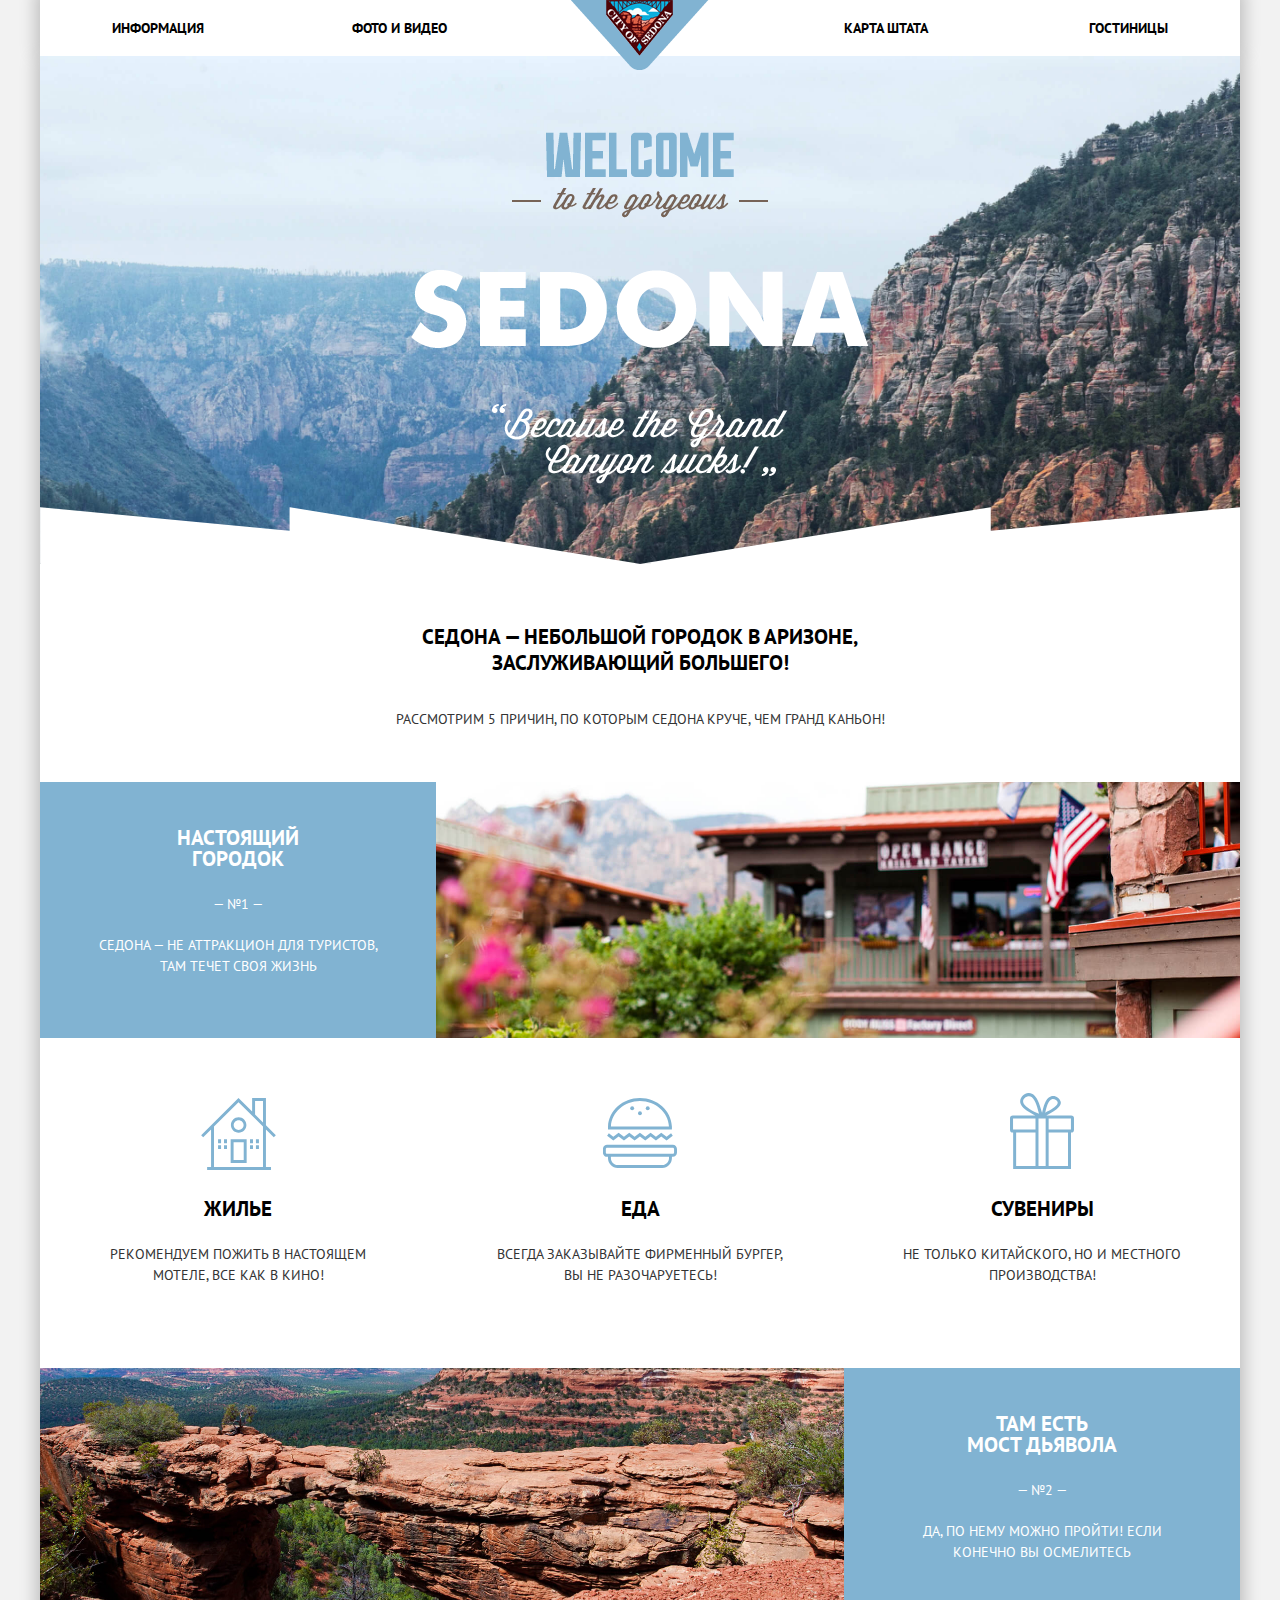
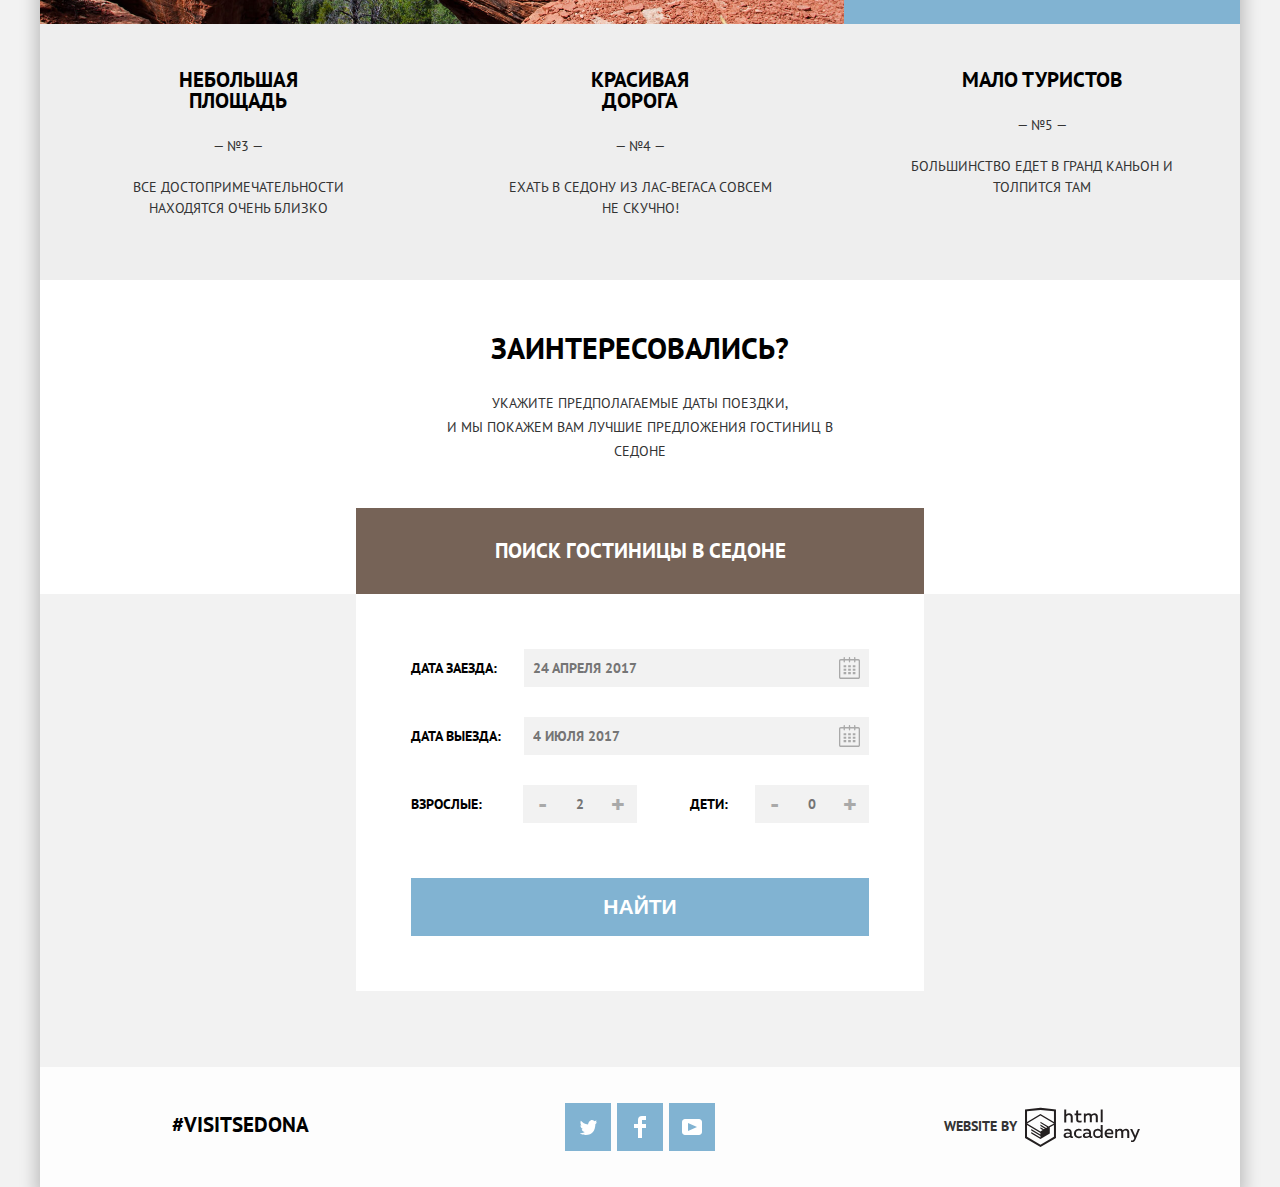
==== commit 6c608430: "Сделала кнопки в формах инпутами, форма теперь не перекрывается при переполнении" ====
--- a/index.html
+++ b/index.html
@@ -5,7 +5,7 @@
     <title>Седона</title>
     <link href="https://fonts.googleapis.com/css?family=PT+Sans:400,700&amp;subset=cyrillic" rel="stylesheet">
     <link href="css/normalize.css" rel="stylesheet">
-    <link href="css/style.css" rel="stylesheet">
+    <link href="css/style.min.css" rel="stylesheet">
   </head>
   <body>
     <header class="main-header">
@@ -77,6 +77,47 @@
         <h2>Заинтересовались?</h2>
         <p>Укажите предполагаемые даты поездки,<br>и мы покажем вам лучшие предложения гостиниц в Седоне</p>
         <a class="hotel-search" href="book-hotel.html">Поиск гостиницы в Седоне</a>
+        <div class="modal-search">
+          <form class="login-form" action="https://echo.htmlacademy.ru" method="post">
+            <p>
+              <label for="date-in">Дата заезда:</label>
+              <input class="date-in" id="date-in" type="text" name="date-in" placeholder="24 апреля 2017">
+              <button class="calendar" type="button">
+                <svg xmlns="http://www.w3.org/2000/svg" width="21" height="22" viewBox="0 0 21 22"><title>Открыть календарь</title>
+                  <path d="M19.251 2.025h-2.845V.648c0-.381-.294-.689-.656-.689-.363 0-.656.308-.656.689v1.377h-3.938V.648c0-.381-.294-.689-.655-.689-.363 0-.657.308-.657.689v1.377H5.906V.648c0-.381-.294-.689-.656-.689-.363 0-.657.308-.657.689v1.377H1.75C.784 2.025 0 2.847 0 3.862v16.302C0 21.179.784 22 1.75 22h17.501c.966 0 1.749-.821 1.749-1.836V3.862c0-1.015-.783-1.837-1.749-1.837zm.437 18.139a.448.448 0 0 1-.437.459H1.75a.45.45 0 0 1-.438-.459V3.862a.45.45 0 0 1 .438-.459h2.844v1.378c0 .381.294.689.657.689.362 0 .656-.308.656-.689V3.403h3.938v1.378c0 .381.294.689.657.689.361 0 .655-.308.655-.689V3.403h3.938v1.378c0 .381.293.689.656.689.362 0 .656-.308.656-.689V3.403h2.845c.241 0 .437.206.437.459v16.302z"/><path d="M4.594 8.225h2.625v2.066H4.594zM4.594 11.668h2.625v2.067H4.594zM4.594 15.112h2.625v2.066H4.594zM9.188 15.112h2.625v2.066H9.188zM9.188 11.668h2.625v2.067H9.188zM9.188 8.225h2.625v2.066H9.188zM13.781 15.112h2.625v2.066h-2.625zM13.781 11.668h2.625v2.067h-2.625zM13.781 8.225h2.625v2.066h-2.625z"/>
+                </svg>
+              </button>
+            </p>
+            <p>
+              <label for="date-out">Дата выезда:</label>
+              <input class="date-out" id="date-out" type="text" name="date-out" placeholder="4 июля 2017">
+              <button class="calendar" type="button">
+                <svg xmlns="http://www.w3.org/2000/svg" width="21" height="22" viewBox="0 0 21 22"><title>Открыть календарь</title>
+                  <path d="M19.251 2.025h-2.845V.648c0-.381-.294-.689-.656-.689-.363 0-.656.308-.656.689v1.377h-3.938V.648c0-.381-.294-.689-.655-.689-.363 0-.657.308-.657.689v1.377H5.906V.648c0-.381-.294-.689-.656-.689-.363 0-.657.308-.657.689v1.377H1.75C.784 2.025 0 2.847 0 3.862v16.302C0 21.179.784 22 1.75 22h17.501c.966 0 1.749-.821 1.749-1.836V3.862c0-1.015-.783-1.837-1.749-1.837zm.437 18.139a.448.448 0 0 1-.437.459H1.75a.45.45 0 0 1-.438-.459V3.862a.45.45 0 0 1 .438-.459h2.844v1.378c0 .381.294.689.657.689.362 0 .656-.308.656-.689V3.403h3.938v1.378c0 .381.294.689.657.689.361 0 .655-.308.655-.689V3.403h3.938v1.378c0 .381.293.689.656.689.362 0 .656-.308.656-.689V3.403h2.845c.241 0 .437.206.437.459v16.302z"/><path d="M4.594 8.225h2.625v2.066H4.594zM4.594 11.668h2.625v2.067H4.594zM4.594 15.112h2.625v2.066H4.594zM9.188 15.112h2.625v2.066H9.188zM9.188 11.668h2.625v2.067H9.188zM9.188 8.225h2.625v2.066H9.188zM13.781 15.112h2.625v2.066h-2.625zM13.781 11.668h2.625v2.067h-2.625zM13.781 8.225h2.625v2.066h-2.625z"/>
+                </svg>
+              </button>
+            </p>
+            <div class="half-width">
+              <div class="half-width-wrapper">
+                <label for="adult-number">Взрослые:</label>
+                <div class="number-wrapper">
+                  <button class="button-number" type="button"><span class="visually-hidden">Уменьшить</span>-</button>
+                  <input class="adult-number" id="adult-number" type="text" name="adult" placeholder="2">
+                  <button class="button-number" type="button"><span class="visually-hidden">Увеличить</span>+</button>
+                </div>
+              </div>
+              <div class="half-width-wrapper">
+                <label for="children-number">Дети:</label>
+                <div class="number-wrapper">
+                  <button class="button-number" type="button"><span class="visually-hidden">Уменьшить</span>-</button>
+                  <input class="children-number" id="children-number" type="text" name="children" placeholder="0">
+                  <button class="button-number" type="button"><span class="visually-hidden">Увеличить</span>+</button>
+                </div>
+              </div>
+            </div>
+            <input class="modal-button" type="submit" value="Найти">
+          </form>
+        </div>
       </section>
       <section class="map">
         <h2 class="visually-hidden">Карта штата</h2>
@@ -123,48 +164,6 @@
         </p>
       </footer>
     </div>
-    <section class="modal-search">
-      <h2 class="visually-hidden">Поиск гостиницы</h2>
-      <form class="login-form" action="https://echo.htmlacademy.ru" method="post">
-        <p>
-          <label for="date-in">Дата заезда:</label>
-          <input class="date-in" id="date-in" type="text" name="date-in" placeholder="24 апреля 2017">
-          <button class="calendar" type="button">
-            <svg xmlns="http://www.w3.org/2000/svg" width="21" height="22" viewBox="0 0 21 22"><title>Открыть календарь</title>
-              <path d="M19.251 2.025h-2.845V.648c0-.381-.294-.689-.656-.689-.363 0-.656.308-.656.689v1.377h-3.938V.648c0-.381-.294-.689-.655-.689-.363 0-.657.308-.657.689v1.377H5.906V.648c0-.381-.294-.689-.656-.689-.363 0-.657.308-.657.689v1.377H1.75C.784 2.025 0 2.847 0 3.862v16.302C0 21.179.784 22 1.75 22h17.501c.966 0 1.749-.821 1.749-1.836V3.862c0-1.015-.783-1.837-1.749-1.837zm.437 18.139a.448.448 0 0 1-.437.459H1.75a.45.45 0 0 1-.438-.459V3.862a.45.45 0 0 1 .438-.459h2.844v1.378c0 .381.294.689.657.689.362 0 .656-.308.656-.689V3.403h3.938v1.378c0 .381.294.689.657.689.361 0 .655-.308.655-.689V3.403h3.938v1.378c0 .381.293.689.656.689.362 0 .656-.308.656-.689V3.403h2.845c.241 0 .437.206.437.459v16.302z"/><path d="M4.594 8.225h2.625v2.066H4.594zM4.594 11.668h2.625v2.067H4.594zM4.594 15.112h2.625v2.066H4.594zM9.188 15.112h2.625v2.066H9.188zM9.188 11.668h2.625v2.067H9.188zM9.188 8.225h2.625v2.066H9.188zM13.781 15.112h2.625v2.066h-2.625zM13.781 11.668h2.625v2.067h-2.625zM13.781 8.225h2.625v2.066h-2.625z"/>
-            </svg>
-          </button>
-        </p>
-        <p>
-          <label for="date-out">Дата выезда:</label>
-          <input class="date-out" id="date-out" type="text" name="date-out" placeholder="4 июля 2017">
-          <button class="calendar" type="button">
-            <svg xmlns="http://www.w3.org/2000/svg" width="21" height="22" viewBox="0 0 21 22"><title>Открыть календарь</title>
-              <path d="M19.251 2.025h-2.845V.648c0-.381-.294-.689-.656-.689-.363 0-.656.308-.656.689v1.377h-3.938V.648c0-.381-.294-.689-.655-.689-.363 0-.657.308-.657.689v1.377H5.906V.648c0-.381-.294-.689-.656-.689-.363 0-.657.308-.657.689v1.377H1.75C.784 2.025 0 2.847 0 3.862v16.302C0 21.179.784 22 1.75 22h17.501c.966 0 1.749-.821 1.749-1.836V3.862c0-1.015-.783-1.837-1.749-1.837zm.437 18.139a.448.448 0 0 1-.437.459H1.75a.45.45 0 0 1-.438-.459V3.862a.45.45 0 0 1 .438-.459h2.844v1.378c0 .381.294.689.657.689.362 0 .656-.308.656-.689V3.403h3.938v1.378c0 .381.294.689.657.689.361 0 .655-.308.655-.689V3.403h3.938v1.378c0 .381.293.689.656.689.362 0 .656-.308.656-.689V3.403h2.845c.241 0 .437.206.437.459v16.302z"/><path d="M4.594 8.225h2.625v2.066H4.594zM4.594 11.668h2.625v2.067H4.594zM4.594 15.112h2.625v2.066H4.594zM9.188 15.112h2.625v2.066H9.188zM9.188 11.668h2.625v2.067H9.188zM9.188 8.225h2.625v2.066H9.188zM13.781 15.112h2.625v2.066h-2.625zM13.781 11.668h2.625v2.067h-2.625zM13.781 8.225h2.625v2.066h-2.625z"/>
-            </svg>
-          </button>
-        </p>
-        <div class="half-width">
-          <div class="half-width-wrapper">
-            <label for="adult-number">Взрослые:</label>
-            <div class="number-wrapper">
-              <button class="button-number" type="button"><span class="visually-hidden">Уменьшить</span>-</button>
-              <input class="adult-number" id="adult-number" type="text" name="adult" placeholder="2">
-              <button class="button-number" type="button"><span class="visually-hidden">Увеличить</span>+</button>
-            </div>
-          </div>
-          <div class="half-width-wrapper">
-            <label for="children-number">Дети:</label>
-            <div class="number-wrapper">
-              <button class="button-number" type="button"><span class="visually-hidden">Уменьшить</span>-</button>
-              <input class="children-number" id="children-number" type="text" name="children" placeholder="0">
-              <button class="button-number" type="button"><span class="visually-hidden">Увеличить</span>+</button>
-            </div>
-          </div>
-        </div>
-        <a class="modal-button" href="book-hotel.html">Найти</a>
-      </form>
-    </section>
-    <script src="js/script.js"></script>
+    <script src="js/script.min.js"></script>
   </body>
 </html>
--- a/css/style.min.css
+++ b/css/style.min.css
@@ -0,0 +1 @@
+body{margin:0;padding:0;font-family:"PT Sans","Arial",sans-serif;font-size:14px;line-height:21px;font-style:normal;font-weight:400;color:#333;text-transform:uppercase;background-color:#f2f2f2}.visually-hidden:not(:focus):not(:active),input[type=checkbox].visually-hidden,input[type=radio].visually-hidden{position:absolute;width:1px;height:1px;margin:-1px;border:0;padding:0;white-space:nowrap;-webkit-clip-path:inset(100%);clip-path:inset(100%);clip:rect(0 0 0 0);overflow:hidden}a{text-decoration:none}img{max-width:100%;height:auto}header{min-width:768px;max-width:1200px;margin:0 auto;-webkit-box-shadow:0 -5px 15px 5px rgba(0,1,1,.2);box-shadow:0 -5px 15px 5px rgba(0,1,1,.2)}.main-nav{position:relative;min-height:56px;line-height:26px;font-weight:700;color:#000;background-color:#fff}.main-header-logo{display:block;position:absolute;top:0;left:calc(50% - 69px)}.site-nav{display:-webkit-box;display:-ms-flexbox;display:flex;-webkit-box-pack:justify;-ms-flex-pack:justify;justify-content:space-between;-webkit-box-align:center;-ms-flex-align:center;align-items:center;min-height:56px;height:30px;margin-top:0;margin-bottom:0;padding:0;list-style:none}.site-nav li{width:20%}.site-nav li:first-of-type{margin-left:6%;margin-right:0}.site-nav li:nth-of-type(3){margin-left:8%;margin-right:0;text-align:right}.site-nav li:last-of-type{margin-left:0;margin-right:6%;text-align:right}.site-nav a,.site-nav a:visited{color:#000}.site-nav a:focus,.site-nav a:hover{color:#81b3d2;outline:0}.site-nav a:active{color:rgba(0,0,0,.3)}a.site-nav-current,a.site-nav-current:active,a.site-nav-current:hover{color:#766357}.intro{text-align:center;padding-bottom:50px;background-color:#fff}.intro b,.intro p{padding:0;line-height:26px}.intro b{display:block;width:450px;font-size:21px;font-weight:700;color:#000;margin:0 auto 30px}.intro p{margin:0 auto}.intro::before{content:"";display:block;min-width:768px;max-width:1200px;height:508px;margin-bottom:60px;background-color:#81b3d2;background-image:url(../img/intro-text.png),url(../img/intro-shape.png),url(../img/intro-bg.jpg);background-size:auto auto,contain,cover;background-position:50% 76px,50% 100%,50% 0;background-repeat:no-repeat,no-repeat,no-repeat}.extra-features,.features-list{display:-webkit-box;display:-ms-flexbox;display:flex;-webkit-box-pack:justify;-ms-flex-pack:justify;justify-content:space-between;min-width:768px;max-width:1200px;margin:0 auto;padding:0;list-style:none}.features-list{-ms-flex-wrap:wrap;flex-wrap:wrap;background-color:#eee}.extra-features{background-color:#fff}.features-list::after,.features-list::before{content:"";display:block;width:67%;min-height:256px;background-color:#906d63;background-image:url(../img/item-1.jpg);background-size:cover;background-repeat:no-repeat;background-position:50% 50%}.features-list::after{-webkit-box-ordinal-group:2;-ms-flex-order:1;order:1;background-color:#a5795f;background-image:url(../img/item-2.jpg)}.feature-item{width:33%;min-height:256px;text-align:center}.feature-item:first-child{-webkit-box-ordinal-group:0;-ms-flex-order:-1;order:-1}.feature-item:nth-child(2){width:100%}.feature-item:nth-child(3){-webkit-box-ordinal-group:3;-ms-flex-order:2;order:2}.feature-item:nth-child(4){-webkit-box-ordinal-group:4;-ms-flex-order:3;order:3}.feature-item:nth-child(5){-webkit-box-ordinal-group:5;-ms-flex-order:4;order:4}.feature-item:nth-child(6){-webkit-box-ordinal-group:6;-ms-flex-order:5;order:5}.feature-item h3{margin:45px auto 25px;padding:0;max-width:160px;font-style:normal;font-weight:700;font-size:21px;line-height:21px;color:#000}.feature-item-blue,.feature-item-blue h3{color:#fff}.feature-item p{margin:0 auto 20px;padding:0 5%;max-width:305px}.feature-item-grey p{max-width:270px}.feature-item-blue{background-color:#81b3d2}.feature-item-grey{background-color:#eee}.extra-features .feature-item{width:33%;min-height:330px;background-color:#fff}.extra-features .feature-item h3{margin-top:0}.feature-item-food::before,.feature-item-living::before,.feature-item-souvenirs::before{content:"";display:block;margin:60px auto 28px;width:75px;height:72px;background-image:url(../img/icon-1.svg);background-size:contain;background-repeat:no-repeat}.feature-item-food::before,.feature-item-souvenirs::before{margin:60px auto 30px;height:70px;background-image:url(../img/icon-3.svg)}.feature-item-souvenirs::before{margin:55px auto 29px;width:64px;height:76px;background-image:url(../img/icon-2.svg)}.hotels{margin:0;padding:50px 0 0;position:relative;text-align:center;background-color:#fff}.hotels h2,a.hotel-search{margin:0;padding:0;font-size:30px;line-height:36px;font-weight:700;color:#000}.hotels p{margin:25px auto 45px;padding:0;width:440px;line-height:24px}a.hotel-search{display:block;width:568px;min-height:20px;margin:0 auto;padding:30px 0;vertical-align:middle;font-size:21px;line-height:26px;color:#fff;background-color:#766357}a.hotel-search:focus,a.hotel-search:hover{background-color:#604e43;outline:0}a.hotel-search:active{color:rgba(255,255,255,.3);background-color:#503e33}.map{position:relative;margin:0;padding:0;height:593px;overflow:hidden}.map iframe{border:0}.container,.map,.map img{min-width:768px;max-width:1200px}.map img{display:block;position:absolute;left:50%;margin-left:-600px}.container{margin:0 auto;-webkit-box-shadow:0 5px 15px 5px rgba(0,1,1,.2);box-shadow:0 5px 15px 5px rgba(0,1,1,.2)}.hotels-container{padding-bottom:120px}.filter{display:-webkit-box;display:-ms-flexbox;display:flex;-webkit-box-pack:left;-ms-flex-pack:left;justify-content:left;padding:27px 6% 0;min-height:190px;color:#fff;background-color:#81b3d2;background-image:url(../img/filter-bg.jpg);background-size:cover;background-position:50% 50%;background-repeat:no-repeat}.filter fieldset{padding:0;border:0}.filter fieldset:first-of-type{width:155px}.filter fieldset:nth-of-type(2){width:160px;margin-left:9%}.filter fieldset:last-of-type{margin-left:auto;width:30%}.filter ul{margin-top:0;padding-top:0;list-style:none}.filter-option{margin-bottom:25px}.filter-option label{position:relative}.filter-option input[type=checkbox]+.checkbox-indicator{position:absolute;top:-2px;left:-40px;width:19px;height:19px;border:2px solid #fff;border-radius:2px}.filter-option input[type=checkbox]:focus+.checkbox-indicator,.filter-option input[type=checkbox]:hover+.checkbox-indicator{outline:2px solid #90bafe}.filter-option input[type=checkbox]:disabled+.checkbox-indicator{border-color:#6a6a6a}.filter-option input[type=checkbox]:checked:disabled+.checkbox-indicator::after,.filter-option input[type=checkbox]:checked:disabled+.checkbox-indicator::before{border-color:#6a6a6a}.filter-option input[type=checkbox]:checked+.checkbox-indicator::after,.filter-option input[type=checkbox]:checked+.checkbox-indicator::before{content:"";position:absolute;bottom:8px;left:5px;-webkit-box-sizing:content-box;box-sizing:content-box;width:14px;height:8px;border-left:4px solid #fff;border-bottom:4px solid #fff;-webkit-transform:rotate(-45deg);-ms-transform:rotate(-45deg);transform:rotate(-45deg)}.filter legend{margin-bottom:25px;font-size:16px;line-height:21px;font-weight:700}.catalog-item .button:visited,.filter-input:hover{color:#fff}.filter-input:disabled{color:#6a6a6a}.filter-range legend{margin-bottom:10px}.price-controls{position:relative;display:-webkit-box;display:-ms-flexbox;display:flex;-webkit-box-pack:justify;-ms-flex-pack:justify;justify-content:space-between;-webkit-box-align:center;-ms-flex-align:center;align-items:center;height:32px;min-width:218px;margin-bottom:20px;font-size:0;border:2px solid #fff;border-radius:2px}.price-controls::after{content:"";position:absolute;top:50%;left:50%;width:2px;height:22px;background:#fff;-webkit-transform:translate(-50%,-50%);-ms-transform:translate(-50%,-50%);transform:translate(-50%,-50%)}.price-controls label{display:inline-block;text-align:center;width:40%;padding-left:10%;font-size:14px;line-height:32px;vertical-align:top;color:#fff;cursor:pointer}.price-controls .min-price{width:35%;padding-left:15%}.price-controls input{width:50px;min-height:30px;margin:0;line-height:14px;color:inherit;font:inherit;background:0 0;border:0}.range-controls{position:relative;margin-bottom:32px}.range-controls .scale{height:2px;background:rgba(255,255,255,.3)}.range-controls .bar{width:80%;height:2px;background:#fff}.range-toggle{position:absolute;top:-9px;width:4px;height:4px;background:#ababab;border:8px solid #fff;border-radius:50%;-webkit-box-shadow:0 2px 1px 0 rgba(0,1,1,.2);box-shadow:0 2px 1px 0 rgba(0,1,1,.2);cursor:pointer}.range-toggle:focus,.range-toggle:hover{border-width:9px;outline:0}.range-toggle-min{left:0}.range-toggle-max{left:80%}.filter-button{display:block;margin:0 auto;padding:6px 35px;text-align:center;min-width:65px;font-size:14px;line-height:21px;color:#fff;text-decoration:none;text-transform:uppercase;background:0 0;border:2px solid #fff;border-radius:2px}.filter-button:focus,.filter-button:hover{color:#000;background:#fff;outline:0}.sorting,.sorting p{display:-webkit-box;display:-ms-flexbox;display:flex}.sorting{-webkit-box-align:end;-ms-flex-align:end;align-items:flex-end;-webkit-box-pack:start;-ms-flex-pack:start;justify-content:flex-start;color:#000;border-bottom:1px solid #e5e5e5;background-color:#fff;margin:0;padding:30px 6%}.sorting h3{margin:0;padding:0;min-width:150px;font-size:21px;line-height:26px;font-weight:700}.sorting p{margin:0 0 0 15px;padding:0;font-size:12px;line-height:18px}.sorting a{margin-right:32px;color:rgba(0,0,0,.3);background:-webkit-gradient(linear,left top,right top,from(#81b3d2),color-stop(50%,#81b3d2),color-stop(50%,transparent));background:-webkit-linear-gradient(left,#81b3d2,#81b3d2 50%,transparent 50%);background:-o-linear-gradient(left,#81b3d2,#81b3d2 50%,transparent 50%);background:linear-gradient(to right,#81b3d2,#81b3d2 50%,transparent 50%);background-repeat:repeat-x;background-position:0 100%;background-size:3px 1px}.sorting a:first-of-type{margin-left:40px}.sorting a:focus,.sorting a:hover{color:#81b3d2;background:-webkit-gradient(linear,left top,right top,from(#81b3d2),color-stop(50%,#81b3d2),color-stop(50%,transparent));background:-webkit-linear-gradient(left,#81b3d2,#81b3d2 50%,transparent 50%);background:-o-linear-gradient(left,#81b3d2,#81b3d2 50%,transparent 50%);background:linear-gradient(to right,#81b3d2,#81b3d2 50%,transparent 50%);background-repeat:repeat-x;background-position:0 100%;background-size:3px 1px;outline:0}.sorting a:active{color:#000;background:0 0}a.sorting-active{color:#81b3d2;background:0 0}p.arrows{margin-left:auto;margin-bottom:5px}button.sort-arrow{display:inline-block;vertical-align:middle;margin:0;padding:0;width:0;height:0;-webkit-box-sizing:content-box;box-sizing:content-box;border:10px solid #cacaca;border-left-width:5px;border-right-width:5px;border-right-color:transparent;border-left-color:transparent;font-size:0;background:0 0}button.arrow-active{border-top-color:#81b3d2}button.arrow-top:focus,button.arrow-top:hover{outline:0;border-bottom-color:#231f20}button.arrow-bottom:focus,button.arrow-bottom:hover{outline:0;border-top-color:#231f20}button.arrow-top:active{outline:0;border-bottom-color:#81b3d2}button.arrow-bottom:active{outline:0;border-top-color:#81b3d2}button.arrow-top{border-top-width:0}button.arrow-bottom{margin-left:12px;border-bottom-width:0}.catalog-item,.catalog-list{display:-webkit-box;display:-ms-flexbox;display:flex;margin:0}.catalog-list{-webkit-box-orient:vertical;-webkit-box-direction:normal;-ms-flex-direction:column;flex-direction:column;list-style:none;background-color:#fff;padding:0}.catalog-item{-webkit-box-pack:justify;-ms-flex-pack:justify;justify-content:space-between;position:relative;padding:0 6%;width:88%;min-height:150px;border-bottom:1px solid #e5e5e5}.catalog-item h3{margin:25px 0 9px;padding:0 0 0 166px;font-size:21px;line-height:26px;font-weight:700;color:#000}.catalog-item-image{position:absolute;width:135px;height:90px;left:72px;top:30px;margin:0;padding:0}.catalog-item h3:focus,.catalog-item h3:hover{color:#81b3d2;outline:0}.catalog-item h3:active{color:rgba(0,0,0,.3)}.catalog-item-price{display:-webkit-box;display:-ms-flexbox;display:flex;-webkit-box-pack:justify;-ms-flex-pack:justify;justify-content:space-between;width:182px;margin:0 0 16px;padding:0 0 0 166px}.buttons-wrapper{margin:0;padding:0 0 0 166px;font-size:0}.catalog-item .button{margin:0;padding:4px 17px;color:#fff;font-size:14px;font-weight:700}.catalog-item .button:active{color:rgba(255,255,255,.3)}.catalog-item .button-more{margin-right:6px;background-color:#81b3d2}.catalog-item .button-more:focus,.catalog-item .button-more:hover{background-color:#669ec0}.catalog-item .button-book{background-color:#766357}.catalog-item .button-book:focus,.catalog-item .button-book:hover{background-color:#604e43}.raiting-wrapper{display:-webkit-box;display:-ms-flexbox;display:flex;-webkit-box-orient:vertical;-webkit-box-direction:normal;-ms-flex-direction:column;flex-direction:column;-webkit-box-pack:justify;-ms-flex-pack:justify;justify-content:space-between;-webkit-box-align:end;-ms-flex-align:end;align-items:flex-end;padding:30px 0;margin:0;height:90px}.catalog-item-stars{margin:0;padding:0;min-width:18px;height:17px;font-size:0;background-image:url(../img/star.svg);background-repeat:space}.catalog-item .four-stars{width:86px}.catalog-item .three-stars{width:65px}.catalog-item .two-stars{width:41px}.catalog-item-rating{margin:0;padding:0;min-width:110px;vertical-align:middle;text-align:center;color:#666;line-height:27px;background-color:#f2f2f2}.footer-wrapper{position:relative;margin:0 auto;padding:0;min-height:0;min-width:768px;max-width:1200px;pointer-events:none}.footer-social ul,footer{display:-webkit-box;display:-ms-flexbox;display:flex;padding:0;margin:0}footer{position:absolute;bottom:0;left:0;-webkit-box-align:center;-ms-flex-align:center;align-items:center;min-height:120px;height:50px;width:100%;background-color:rgba(254,254,254,.9);-webkit-box-pack:justify;-ms-flex-pack:justify;justify-content:space-between}.footer-hashtag{width:33%;text-align:center;margin:-5px -2px 0 2px;pointer-events:auto;font-size:21px;line-height:26px;font-weight:700;color:#000}.footer-social{width:33%;text-align:center;margin:0}.footer-social ul{-ms-flex-wrap:wrap;flex-wrap:wrap;-webkit-box-pack:center;-ms-flex-pack:center;justify-content:center;font-size:0;list-style:none}.footer-social li{margin-right:6px}.footer-social li:last-of-type{margin-right:0}.social-button{display:-webkit-box;display:-ms-flexbox;display:flex;-webkit-box-align:center;-ms-flex-align:center;align-items:center;-webkit-box-pack:center;-ms-flex-pack:center;justify-content:center;width:46px;height:48px;pointer-events:auto;background-color:#81b3d2}.social-button:focus,.social-button:hover{background-color:#669ec0;outline:0}.social-button:active{background-color:#5496bd}.social-button:active path{opacity:.3}.footer-copyright{width:33%;text-align:center;margin:0}.footer-copyright b,.logo-htmlacademy{pointer-events:auto}.logo-htmlacademy{width:115px;height:41px;margin-left:4px;vertical-align:middle;fill:#231f20}.logo-htmlacademy:focus,.logo-htmlacademy:hover{fill:#81b3d2;outline:0}.logo-htmlacademy:active{fill:#bdbbbc;opacity:.3}@-webkit-keyframes bounce{0%{-webkit-transform:translateX(-5000px);transform:translateX(-5000px)}70%{-webkit-transform:translateX(30px);transform:translateX(30px)}90%{-webkit-transform:translateX(-10px);transform:translateX(-10px)}to{-webkit-transform:translateX(0);transform:translateX(0)}}@keyframes bounce{0%{-webkit-transform:translateX(-5000px);transform:translateX(-5000px)}70%{-webkit-transform:translateX(30px);transform:translateX(30px)}90%{-webkit-transform:translateX(-10px);transform:translateX(-10px)}to{-webkit-transform:translateX(0);transform:translateX(0)}}.modal-search{position:absolute;bottom:-397px;left:50%;margin:0 0 0 -284px;padding:55px 0;width:568px;min-height:287px;z-index:1;line-height:26px;font-weight:700;color:#000;background-color:#fff;-webkit-animation:bounce .6s;animation:bounce .6s;-webkit-transition-timing-function:ease-out;-o-transition-timing-function:ease-out;transition-timing-function:ease-out}.modal-hide{display:none}.login-form,.login-form .half-width,.login-form .half-width-wrapper,.login-form p{display:-webkit-box;display:-ms-flexbox;display:flex;-webkit-box-direction:normal;-ms-flex-wrap:wrap;flex-wrap:wrap;-webkit-box-pack:justify;-ms-flex-pack:justify;justify-content:space-between}.login-form{margin:0;-webkit-box-orient:vertical;-ms-flex-direction:column;flex-direction:column;padding:0 55px}.login-form .half-width-wrapper,.login-form p{-webkit-box-align:center;-ms-flex-align:center;align-items:center}.login-form .half-width,.login-form .half-width-wrapper,.login-form p{-webkit-box-orient:horizontal;-ms-flex-direction:row;flex-direction:row;width:458px;padding:0}.login-form p{position:relative;margin:0 0 30px}.login-form .half-width,.login-form .half-width-wrapper{margin:0}.login-form .half-width-wrapper{width:226px}.login-form .half-width-wrapper:last-child{max-width:179px;padding-left:50px}.number-wrapper{display:-webkit-box;display:-ms-flexbox;display:flex;-webkit-box-pack:center;-ms-flex-pack:center;justify-content:center;-webkit-box-align:center;-ms-flex-align:center;align-items:center;padding:0;margin:0;font-size:0}.button-number{width:38px;height:38px;padding:0;margin:0;font:inherit;font-size:26px;line-height:26px;color:#a9a9a9;background-color:#f2f2f2;border:2px solid #f2f2f2}.button-number:focus,.button-number:hover{color:#000;outline:0}.button-number:active{color:#81b3d2}.date-in,.date-out{width:334px}.login-form input[type=text]{padding:4px 0 4px 7px;margin:0 0 0 auto;height:26px;font:inherit;font-size:14px;line-height:26px;color:#000;text-transform:uppercase;background-color:#f2f2f2;border:2px solid #f2f2f2}.login-form input[type=text].adult-number,.login-form input[type=text].children-number{width:34px;height:26px;text-align:center;padding-left:0}.login-form input[type=text]:hover{background-color:#ebebeb;border-color:#ebebeb}.login-form input[type=text]:focus{background-color:#fff;border-color:#e5e5e5;outline:0}.calendar{position:absolute;right:9px;top:8px;width:21px;height:22px;margin:0;padding:0;background:0 0;border:0}.calendar svg{fill:#a9a9a9}.calendar svg:focus,.calendar svg:hover{fill:#000}.calendar svg:active{fill:#81b3d2}.modal-button{display:block;width:458px;margin:55px 0 0;padding:16px 0;text-align:center;font-size:21px;line-height:26px;font-weight:700;color:#fff;text-decoration:none;text-transform:uppercase;background-color:#81b3d2;border:0}.modal-button:focus,.modal-button:hover{background-color:#669ec0;outline:0}.modal-button:active{color:rgba(255,255,255,.3);background-color:#5496bd}
